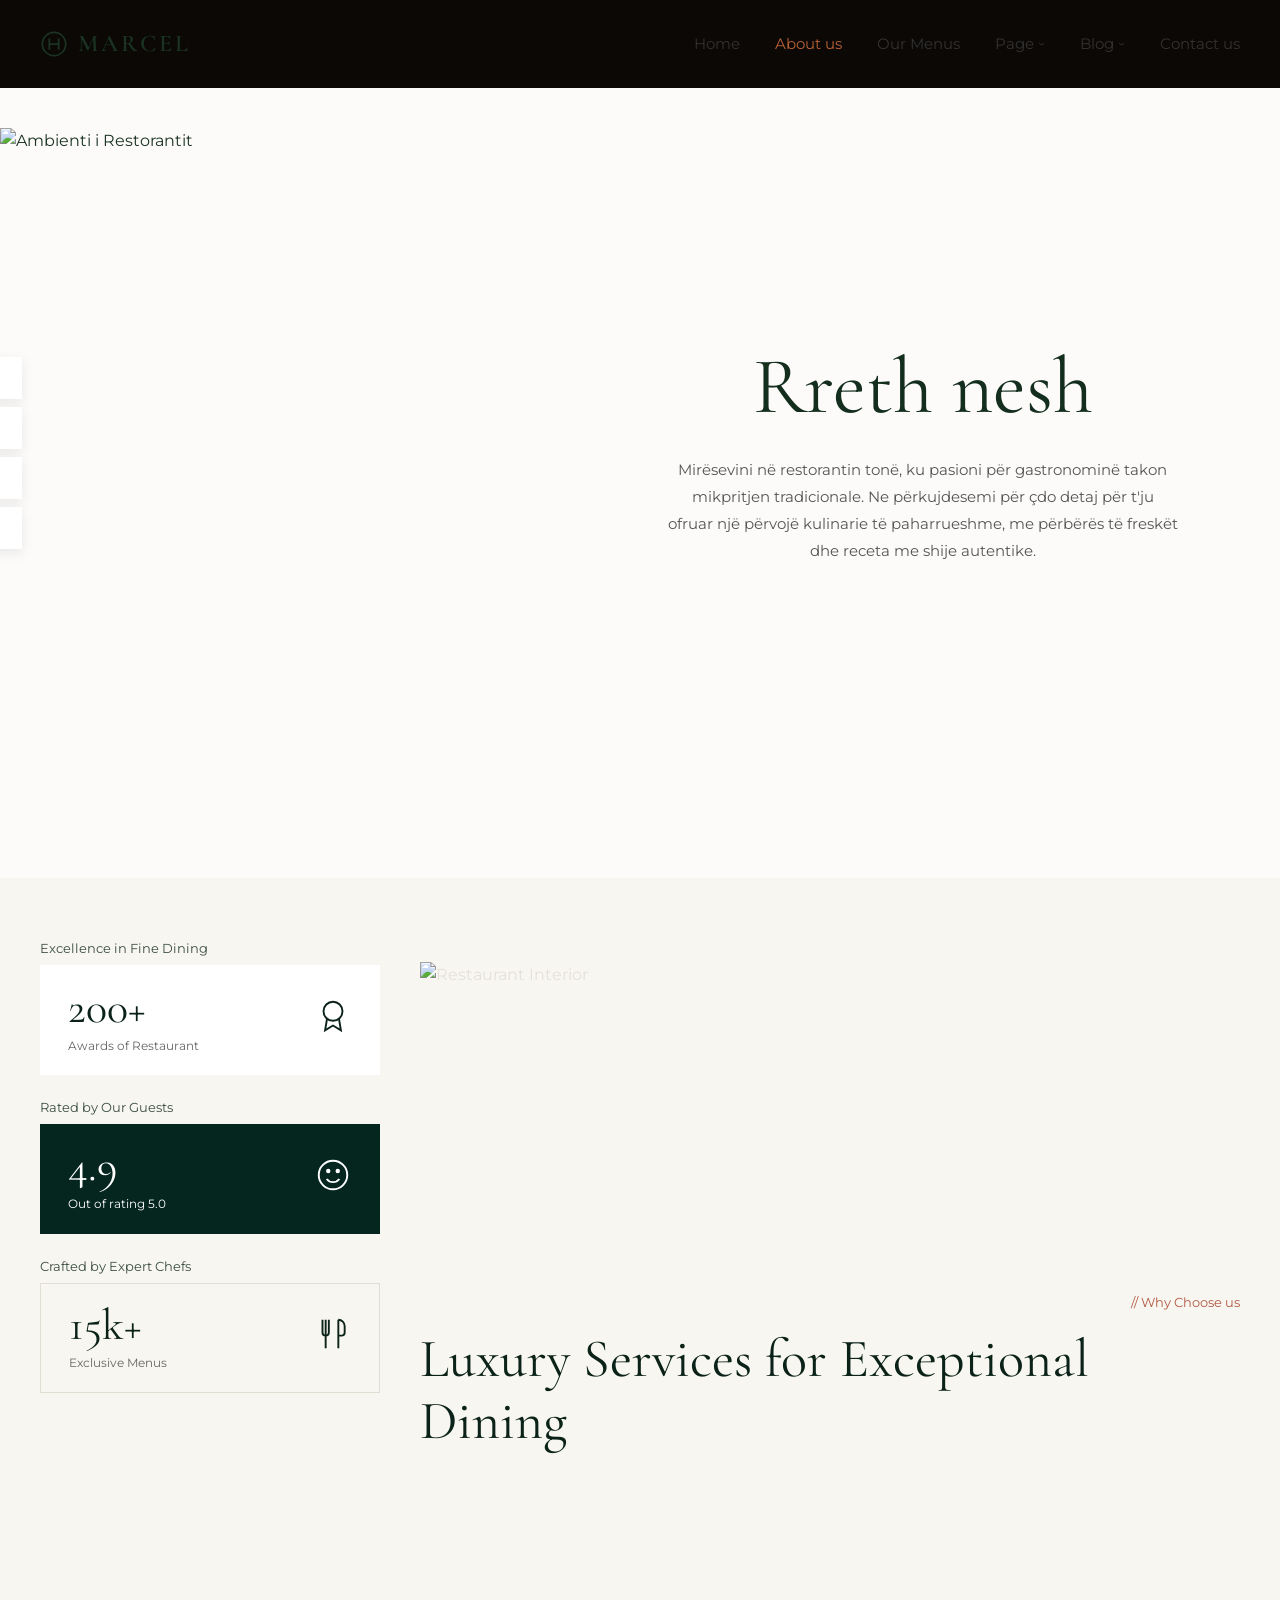
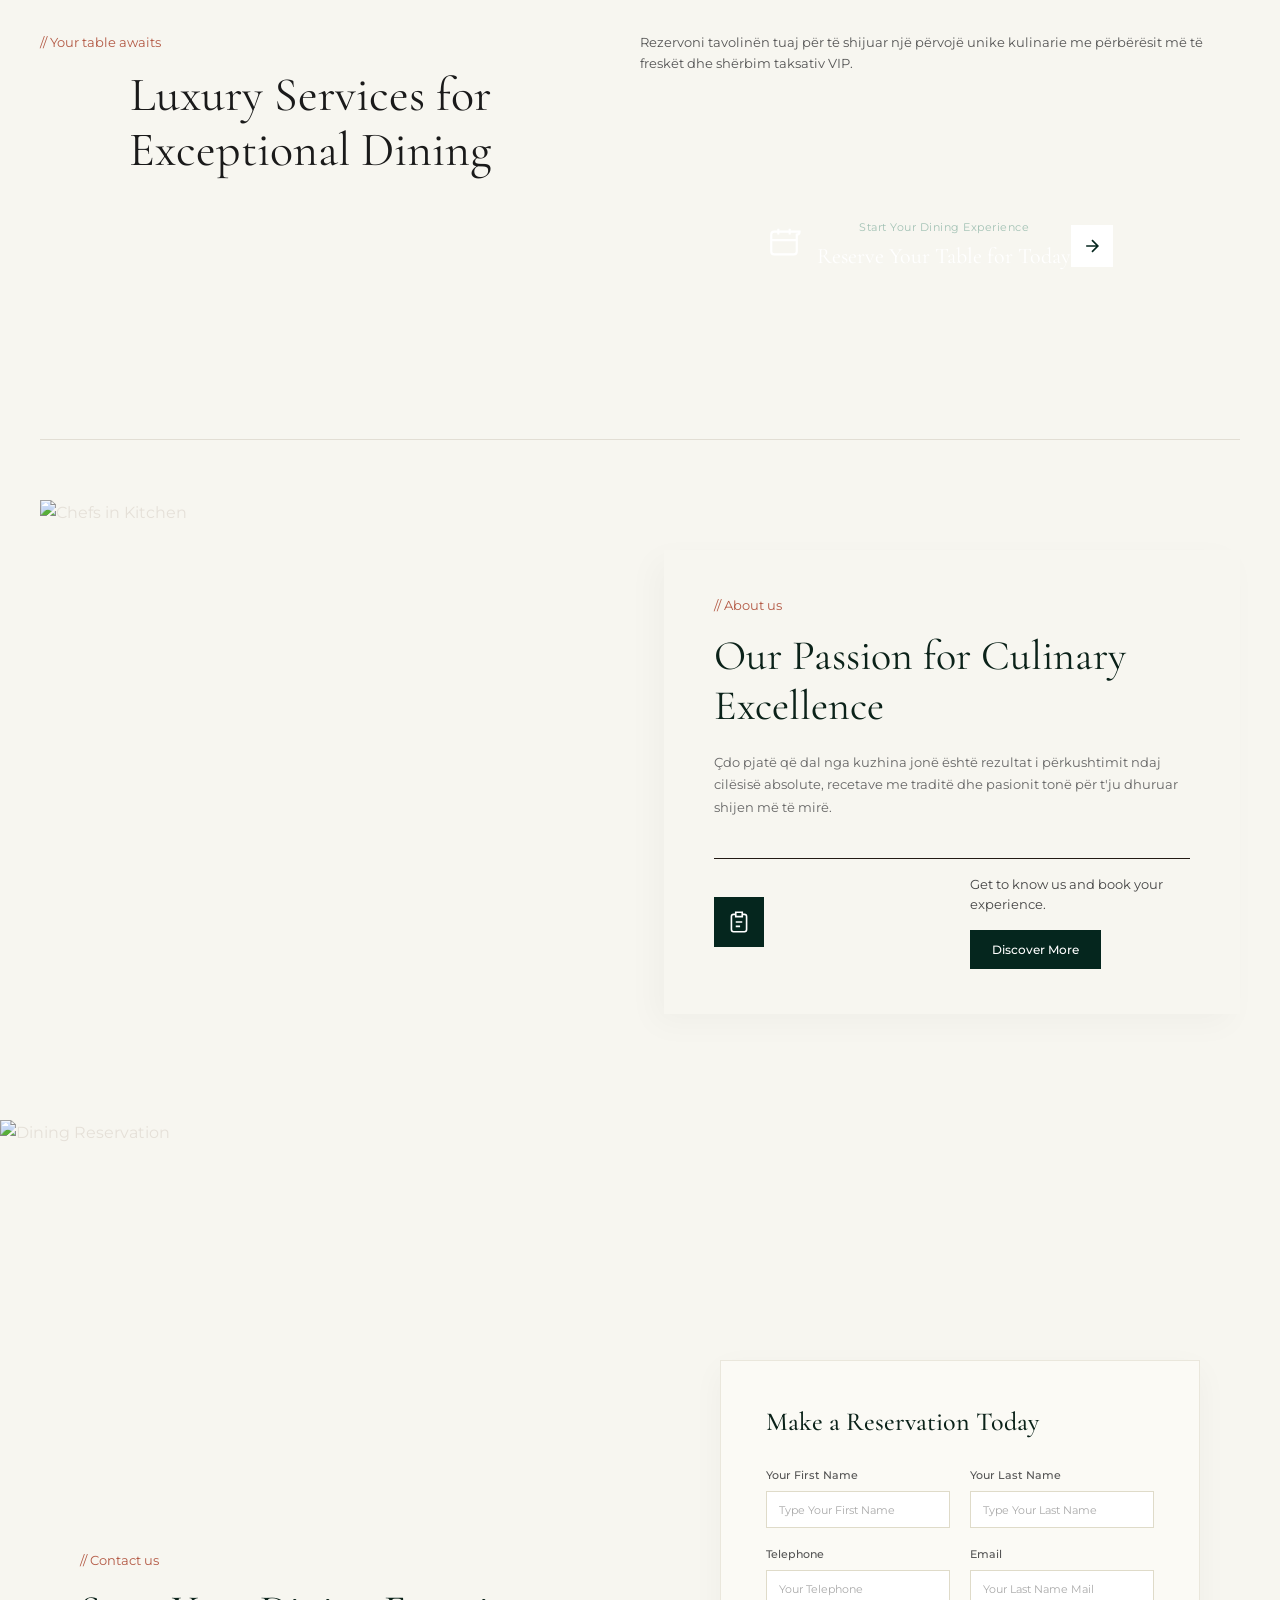
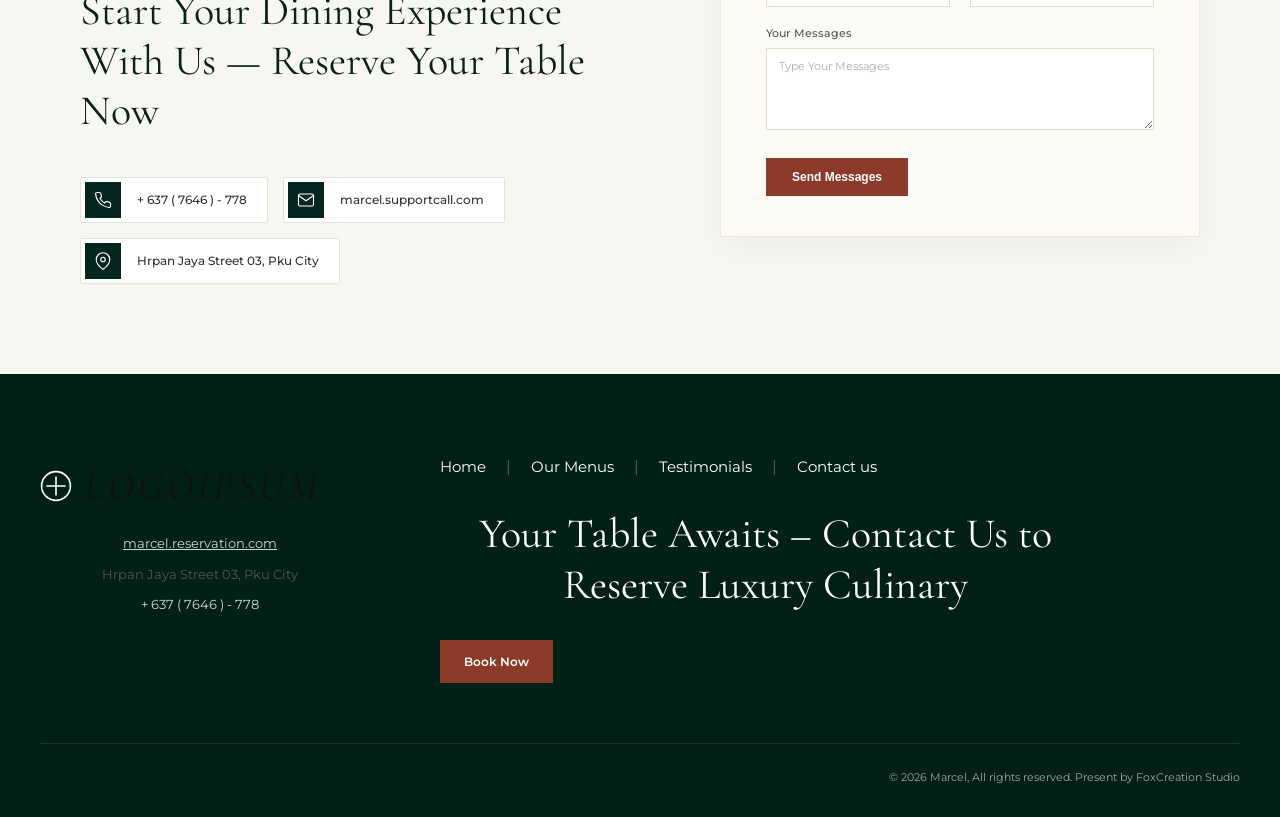
==== about.html @ c30f338e "." ====
<!DOCTYPE html>
<html lang="sq">
<head>
    <meta charset="UTF-8">
    <meta name="viewport" content="width=device-width, initial-scale=1.0">
    <title>LUMEN - Fine Dining & Lounge Bar</title>
    <link rel="stylesheet" href="style.css">
    <!-- Fonti Cormorant Garamond -->
    <link href="https://fonts.googleapis.com/css2?family=Cormorant+Garamond:wght@400;500;600;700&family=Montserrat:wght@300;400;500&display=swap" rel="stylesheet">
<link href="https://fonts.googleapis.com/css2?family=Caveat:wght@400;600&display=swap" rel="stylesheet">
</head>
<body>
    <!-- HEADER / NAVBAR -->
<header class="navbar-header">
    <div class="nav-container">
        <!-- Logo -->
        <div class="site-logo">
            <svg class="logo-icon" viewBox="0 0 24 24" fill="none" stroke="currentColor" stroke-width="1.5">
                <circle cx="12" cy="12" r="10"/>
                <path d="M8 7v10M16 7v10M8 12h8"/>
            </svg>
            <span class="logo-text">MARCEL</span>
        </div>

        <!-- Menu Navigation -->
        <nav class="main-nav">
            <ul>
                <li><a href="#">Home</a></li>
                <li><a href="#" class="active">About us</a></li>
                <li><a href="#">Our Menus</a></li>
                <li class="has-dropdown">
                    <a href="#">Page <span class="arrow">›</span></a>
                </li>
                <li class="has-dropdown">
                    <a href="#">Blog <span class="arrow">›</span></a>
                </li>
                <li><a href="#">Contact us</a></li>
            </ul>
        </nav>
    </div>
</header>

<!-- ABOUT US HERO SECTION -->
<section class="about-hero-section">
    <div class="about-hero-container">
        <!-- Ana e Majtë: Imazhi me Panelin e Socials -->
        <div class="about-image-column">
            <!-- Social Icons Floating Bar -->
            <div class="social-side-bar">
                <a href="#"><i class="fab fa-facebook-f"></i></a>
                <a href="#"><i class="fab fa-twitter"></i></a>
                <a href="#"><i class="fab fa-youtube"></i></a>
                <a href="#"><i class="fab fa-telegram-plane"></i></a>
            </div>

            <!-- Imazh Restoranti Premium -->
            <div class="waiter-image-wrap">
                <img src="https://images.unsplash.com/photo-1550966871-3ed3cdb5ed0c?q=80&w=1200" alt="Ambienti i Restorantit">
            </div>
        </div>

        <!-- Ana e Djathtë: Titulli & Teksti -->
        <div class="about-text-column">
            <h1 class="about-title">Rreth nesh</h1>
            <p class="about-description">
                Mirësevini në restorantin tonë, ku pasioni për gastronominë takon mikpritjen tradicionale. Ne përkujdesemi për çdo detaj për t'ju ofruar një përvojë kulinarie të paharrueshme, me përbërës të freskët dhe receta me shije autentike.
            </p>
        </div>
    </div>
</section>

<section class="features-stats-section">
    <div class="features-grid">
        <!-- Kolona e Majtë: 3 Kartelat -->
        <div class="stats-col">
            <!-- Kartela 1 -->
            <div class="stat-card-wrap">
                <span class="card-label">Excellence in Fine Dining</span>
                <div class="stat-card card-cream">
                    <div class="stat-info">
                        <h3 class="stat-number">200+</h3>
                        <p class="stat-title">Awards of Restaurant</p>
                    </div>
                    <div class="stat-icon">
                        <svg viewBox="0 0 24 24" fill="none" stroke="currentColor" stroke-width="1.2">
                            <path d="M12 15a6 6 0 100-12 6 6 0 000 12z"/>
                            <path d="M8.21 13.89L7 21l5-3 5 3-1.21-7.11"/>
                        </svg>
                    </div>
                </div>
            </div>

            <!-- Kartela 2 -->
            <div class="stat-card-wrap">
                <span class="card-label">Rated by Our Guests</span>
                <div class="stat-card card-dark">
                    <div class="stat-info">
                        <h3 class="stat-number">4.9</h3>
                        <p class="stat-title">Out of rating 5.0</p>
                    </div>
                    <div class="stat-icon">
                        <svg viewBox="0 0 24 24" fill="none" stroke="currentColor" stroke-width="1.2">
                            <circle cx="12" cy="12" r="9"/>
                            <path d="M8 14.5s1.5 2 4 2 4-2 4-2"/>
                            <circle cx="9" cy="9.5" r="0.8" fill="currentColor"/>
                            <circle cx="15" cy="9.5" r="0.8" fill="currentColor"/>
                        </svg>
                    </div>
                </div>
            </div>

            <!-- Kartela 3 -->
            <div class="stat-card-wrap">
                <span class="card-label">Crafted by Expert Chefs</span>
                <div class="stat-card card-bordered">
                    <div class="stat-info">
                        <h3 class="stat-number">15k+</h3>
                        <p class="stat-title">Exclusive Menus</p>
                    </div>
                    <div class="stat-icon">
                        <svg viewBox="0 0 24 24" fill="none" stroke="currentColor" stroke-width="1.2">
                            <path d="M6 3v8a2 2 0 002 2h0a2 2 0 002-2V3M8 3v18M16 3v18M16 3a4 4 0 014 4v4a2 2 0 01-2 2h-2"/>
                        </svg>
                    </div>
                </div>
            </div>
        </div>

        <!-- Kolona e Djathtë: Fotoja e Restorantit + Titulli -->
        <div class="content-col">
            <div class="banner-image-wrap">
                <img src="https://images.unsplash.com/photo-1550966871-3ed3cdb5ed0c?q=80&w=1200" alt="Restaurant Interior">
            </div>

            <div class="heading-block">
                <span class="tag-text">// Why Choose us</span>
                <h2 class="main-title">Luxury Services for Exceptional Dining</h2>
            </div>
        </div>
    </div>
</section>
<section class="reservation-about-section">
    <div class="reservation-container">
        
        <!-- Pjesa e Sipërme: Header & Reservation Banner -->
        <div class="top-header-row">
            <div class="header-left">
                <span class="sub-tag">// Your table awaits</span>
                <h2 class="section-title">Luxury Services for Exceptional Dining</h2>
            </div>
            
            <div class="header-right">
                <p class="description-text">
                    Rezervoni tavolinën tuaj për të shijuar një përvojë unike kulinarie me përbërësit më të freskët dhe shërbim taksativ VIP.
                </p>
                <a href="#reservation" class="cta-banner">
                    <div class="cta-content">
                        <div class="cta-icon">
                            <svg viewBox="0 0 24 24" fill="none" stroke="currentColor" stroke-width="1.5">
                                <path d="M19 4H5a2 2 0 00-2 2v12a2 2 0 002 2h14a2 2 0 002-2V6a2 2 0 002-2z"/>
                                <path d="M16 2v4M8 2v4M3 10h18"/>
                                <path d="M8 14h.01M12 14h.01M16 14h.01"/>
                            </svg>
                        </div>
                        <div class="cta-text">
                            <span class="cta-subtitle">Start Your Dining Experience</span>
                            <h4 class="cta-title">Reserve Your Table for Today</h4>
                        </div>
                    </div>
                    <div class="cta-arrow">
                        <svg viewBox="0 0 24 24" fill="none" stroke="currentColor" stroke-width="2">
                            <path d="M5 12h14M12 5l7 7-7 7"/>
                        </svg>
                    </div>
                </a>
            </div>
        </div>

        <hr class="section-divider">

        <!-- Pjesa e Poshtme: Imazhi i Shefit & Box-i Overlap "About Us" -->
        <div class="chef-content-grid">
            <!-- Imazhi i Shefit/Kuzhinës -->
            <div class="chef-image-wrap">
                <img src="https://images.unsplash.com/photo-1577219491135-ce391730fb2c?q=80&w=1200" alt="Chefs in Kitchen">
            </div>

            <!-- Kartela me mbivendosje (Overlap Card) -->
            <div class="about-overlap-card">
                <span class="sub-tag">// About us</span>
                <h2 class="card-main-title">Our Passion for Culinary Excellence</h2>
                <p class="card-desc">
                    Çdo pjatë që dal nga kuzhina jonë është rezultat i përkushtimit ndaj cilësisë absolute, recetave me traditë dhe pasionit tonë për t'ju dhuruar shijen më të mirë.
                </p>
                
                <div class="card-footer">
                    <div class="feature-icon-box">
                        <svg viewBox="0 0 24 24" fill="none" stroke="currentColor" stroke-width="1.5">
                            <path d="M9 5H7a2 2 0 00-2 2v12a2 2 0 002 2h10a2 2 0 002-2V7a2 2 0 00-2-2h-2"/>
                            <path d="M9 3h6v4H9zM9 12h6M9 16h4"/>
                        </svg>
                    </div>
                    <div class="footer-action">
                        <p class="footer-note">Get to know us and book your experience.</p>
                        <a href="#about" class="btn-discover">Discover More</a>
                    </div>
                </div>
            </div>
        </div>

    </div>
</section>

<section class="reservation-contact-section">
    <!-- Fotoja e Sfondit (Bani i Sipërm) -->
    <div class="reservation-hero-bg">
        <img src="https://images.unsplash.com/photo-1559339352-11d035aa65de?q=80&w=1400" alt="Dining Reservation">
    </div>

    <!-- Përmbajtja me Grid & Formën Overlap -->
    <div class="reservation-content-container">
        
        <!-- Ana e Majtë: Informacionet e Kontaktit -->
        <div class="contact-info-col">
            <span class="sub-tag">// Contact us</span>
            <h2 class="contact-title">Start Your Dining Experience With Us — Reserve Your Table Now</h2>
            
            <div class="contact-buttons-wrap">
                <!-- Telefoni -->
                <div class="info-badge">
                    <div class="badge-icon">
                        <svg viewBox="0 0 24 24" fill="none" stroke="currentColor" stroke-width="1.5">
                            <path d="M22 16.92v3a2 2 0 01-2.18 2 19.79 19.79 0 01-8.63-3.07 19.5 19.5 0 01-6-6 19.79 19.79 0 01-3.07-8.67A2 2 0 014.11 2h3a2 2 0 012 1.72 12.84 12.84 0 00.7 2.81 2 2 0 01-.45 2.11L8.09 9.91a16 16 0 006 6l1.27-1.27a2 2 0 012.11-.45 12.84 12.84 0 002.81.7A2 2 0 0122 16.92z"/>
                        </svg>
                    </div>
                    <span class="badge-text">+ 637 ( 7646 ) - 778</span>
                </div>

                <!-- Email -->
                <div class="info-badge">
                    <div class="badge-icon">
                        <svg viewBox="0 0 24 24" fill="none" stroke="currentColor" stroke-width="1.5">
                            <path d="M4 4h16c1.1 0 2 .9 2 2v12c0 1.1-.9 2-2 2H4c-1.1 0-2-.9-2-2V6c0-1.1.9-2 2-2z"/>
                            <polyline points="22,6 12,13 2,6"/>
                        </svg>
                    </div>
                    <span class="badge-text">marcel.supportcall.com</span>
                </div>

                <!-- Adresa -->
                <div class="info-badge full-width">
                    <div class="badge-icon">
                        <svg viewBox="0 0 24 24" fill="none" stroke="currentColor" stroke-width="1.5">
                            <path d="M21 10c0 7-9 13-9 13s-9-6-9-13a9 9 0 0118 0z"/>
                            <circle cx="12" cy="10" r="3"/>
                        </svg>
                    </div>
                    <span class="badge-text">Hrpan Jaya Street 03, Pku City</span>
                </div>
            </div>
        </div>

        <!-- Ana e Djathtë: Forma e Rezervimit -->
        <div class="reservation-form-card">
            <h3 class="form-title">Make a Reservation Today</h3>
            
            <form action="#" method="POST" class="booking-form">
                <div class="form-row">
                    <div class="form-group">
                        <label>Your First Name</label>
                        <input type="text" placeholder="Type Your First Name" required>
                    </div>
                    <div class="form-group">
                        <label>Your Last Name</label>
                        <input type="text" placeholder="Type Your Last Name" required>
                    </div>
                </div>

                <div class="form-row">
                    <div class="form-group">
                        <label>Telephone</label>
                        <input type="tel" placeholder="Your Telephone" required>
                    </div>
                    <div class="form-group">
                        <label>Email</label>
                        <input type="email" placeholder="Your Last Name Mail" required>
                    </div>
                </div>

                <div class="form-group">
                    <label>Your Messages</label>
                    <textarea rows="4" placeholder="Type Your Messages"></textarea>
                </div>

                <button type="submit" class="btn-submit">Send Messages</button>
            </form>
        </div>

    </div>
</section>
<!-- FOOTER SECTION -->
<footer class="site-footer">
    <div class="footer-container">
        
        <div class="footer-main-row">
            <!-- Kolona 1: Logo & Kontaktet -->
            <div class="footer-col-brand">
                <div class="footer-logo">
                    <svg width="32" height="32" viewBox="0 0 40 40" fill="none">
                        <circle cx="20" cy="20" r="18" stroke="#ffffff" stroke-width="2"/>
                        <path d="M20 8v24M8 20h24" stroke="#ffffff" stroke-width="2"/>
                    </svg>
                    <span>Logoipsum</span>
                </div>

                <div class="footer-contact-details">
                    <p class="footer-email">marcel.reservation.com</p>
                    <p class="footer-address">Hrpan Jaya Street 03, Pku City</p>
                    <p class="footer-phone">+ 637 ( 7646 ) - 778</p>
                </div>
            </div>

            <!-- Kolona 2: Navigimi & Titulli Kryesor -->
            <div class="footer-col-content">
                <nav class="footer-nav">
                    <a href="#home">Home</a>
                    <span class="nav-sep">|</span>
                    <a href="#menu">Our Menus</a>
                    <span class="nav-sep">|</span>
                    <a href="#testimonials">Testimonials</a>
                    <span class="nav-sep">|</span>
                    <a href="#contact">Contact us</a>
                </nav>

                <h2 class="footer-heading">Your Table Awaits – Contact Us to Reserve Luxury Culinary</h2>
                
                <a href="#book" class="btn-footer-cta">Book Now</a>
            </div>
        </div>

        <div class="footer-bottom-bar">
            <div class="social-icons">
                <a href="#"><i class="fab fa-facebook-f"></i></a>
                <a href="#"><i class="fab fa-twitter"></i></a>
                <a href="#"><i class="fab fa-telegram-plane"></i></a>
                <a href="#"><i class="fab fa-youtube"></i></a>
            </div>
            <p class="copyright-text">&copy; 2026 Marcel, All rights reserved. Present by FoxCreation Studio</p>
        </div>

    </div>
</footer>
</body>
</html>
---- style.css ----
/* ==========================================
   LUMEN FINE DINING - HERO & OVERLAY STYLES
   ========================================== */

:root {
    --font-cormorant: 'Cormorant Garamond', serif;
    --font-sans: 'Montserrat', sans-serif;
    --overlay-bg: #bbb295;
    --text-dark: #2b2b2b;
}

* {
    margin: 0;
    padding: 0;
    box-sizing: border-box;
}

body {
    font-family: var(--font-sans);
    overflow-x: hidden;
}

/* --- TOP HEADER --- */
.top-header {
    position: absolute;
    top: 0;
    left: 0;
    width: 100%;
    display: flex;
    justify-content: space-between;
    align-items: center;
    padding: 30px 40px;
    z-index: 100;
    color: #fff;
}

.reservation-link {
    color: #fff;
    text-decoration: underline;
    font-size: 14px;
    letter-spacing: 1px;
    text-transform: uppercase;
}

.brand-logo, .brand-logo-dark {
    font-family: var(--font-cormorant);
    font-size: 32px;
    letter-spacing: 6px;
    color: #fff;
    text-decoration: none;
    font-weight: 500;
}

.header-right {
    display: flex;
    align-items: center;
    gap: 20px;
}

.lang-switch {
    font-size: 11px;
    letter-spacing: 2px;
    font-weight: 500;
}

/* Hamburger Button */
.hamburger-btn {
    background: none;
    border: none;
    cursor: pointer;
    display: flex;
    flex-direction: column;
    gap: 5px;
    padding: 5px;
}

.hamburger-btn span {
    display: block;
    width: 24px;
    height: 1px;
    background-color: #fff;
}

/* --- HERO SLIDER --- */
.hero-section {
    position: relative;
    height: 100vh;
    width: 100%;
    display: flex;
    align-items: center;
    justify-content: center;
    overflow: hidden;
}

.hero-slider {
    position: absolute;
    top: 0; left: 0;
    width: 100%; height: 100%;
}

.slide {
    position: absolute;
    top: 0; left: 0;
    width: 100%; height: 100%;
    background-size: cover;
    background-position: center;
    opacity: 0;
    transition: opacity 1.5s ease-in-out, transform 6s ease-out;
    transform: scale(1);
}

.slide.active {
    opacity: 1;
    transform: scale(1.05);
}

.hero-overlay {
    position: absolute;
    top: 0; left: 0; right: 0; bottom: 0;
    background: rgba(0, 0, 0, 0.45);
    z-index: 1;
}

.hero-content {
    position: relative;
    z-index: 2;
    text-align: center;
    color: #fff;
}

.hero-title {
    font-family: var(--font-cormorant);
    font-size: 70px;
    font-weight: 600;
    line-height: 1.15;
    letter-spacing: 2px;
    text-transform: uppercase;
    margin-bottom: 30px;
}

/* Michelin Badge */
.badge-michelin {
    display: inline-flex;
    flex-direction: column;
    align-items: center;
    justify-content: center;
    width: 85px;
    height: 85px;
    background-color: #b31e24;
    border-radius: 50%;
    color: #fff;
    font-size: 11px;
    font-weight: 700;
    letter-spacing: 1px;
    margin: 0 auto;
}

.badge-michelin small {
    font-size: 10px;
    font-weight: 400;
}

/* --- OVERLAY MENU --- */
.menu-overlay {
    position: fixed;
    top: 0; left: 0;
    width: 100%; height: 100%;
    background-color: var(--overlay-bg);
    z-index: 1000;
    display: flex;
    flex-direction: column;
    justify-content: space-between;
    padding: 30px 40px 60px;
    opacity: 0;
    visibility: hidden;
    transition: opacity 0.4s ease, visibility 0.4s ease;
}

.menu-overlay.active {
    opacity: 1;
    visibility: visible;
}

.overlay-header {
    display: flex;
    justify-content: center;
    align-items: center;
    position: relative;
}

.close-btn {
    position: absolute;
    right: 0;
    background: none;
    border: none;
    font-size: 38px;
    color: #fff;
    cursor: pointer;
    font-weight: 300;
}

.overlay-content {
    display: flex;
    flex-direction: column;
    align-items: flex-end;
    text-align: right;
    margin-top: auto;
}

.overlay-nav {
    display: flex;
    flex-direction: column;
    gap: 12px;
    margin-bottom: 40px;
}

.overlay-nav a {
    font-family: var(--font-cormorant);
    font-size: 42px;
    color: #ffffff;
    text-decoration: none;
    font-weight: 400;
    transition: color 0.3s ease;
}

.overlay-nav a:hover {
    color: var(--text-dark);
}

.overlay-info {
    color: #ffffff;
    font-size: 13px;
    line-height: 1.8;
}

/* RESPONSIVE */
@media (max-width: 768px) {
    .hero-title {
        font-size: 38px;
    }
    .overlay-nav a {
        font-size: 28px;
    }
    .top-header {
        padding: 20px;
    }
}


/* ==========================================
   CRAFTING CULINARY MAGIC SECTION (LARGE SCALE)
   ========================================== */

.magic-section {
    background-color: #ffffff;
    padding: 120px 6% 100px;
    position: relative;
}

.magic-container {
    display: grid;
    grid-template-columns: 1fr 1.15fr;
    gap: 80px;
    align-items: start;
    max-width: 1400px; /* Rritur gjerësia e përgjithshme */
    margin: 0 auto;
}

/* ANA E MAJTË */
.magic-left {
    padding-top: 40px;
}

.title-wrap {
    position: relative;
    margin-bottom: 45px;
}

.line-decor {
    display: block;
    width: 60px; /* Line më e gjatë */
    height: 1px;
    background-color: #aaaaaa;
    margin-bottom: 30px;
}

/* Titulli më i madh dhe me hapësirë shkronjash si në foto */
.serif-heading {
    font-family: 'Cormorant Garamond', serif;
    font-size: 64px;
    letter-spacing: 6px;
    color: #111111;
    line-height: 1.05;
    font-weight: 500;
}

.gold-text {
    color: #b39359;
}

/* Teksti më i madh dhe i lexueshëm */
.section-desc {
    font-family: 'Montserrat', sans-serif;
    font-size: 15px;
    color: #555555;
    line-height: 1.9;
    margin-bottom: 28px;
    max-width: 480px;
}

.link-wrap {
    margin-top: 20px;
    margin-bottom: 80px;
}

.underline-link {
    display: inline-block;
    font-family: 'Cormorant Garamond', serif;
    font-size: 26px; /* Rritur madhësia e linkut */
    color: #111111;
    text-decoration: none;
    border-bottom: 1.5px solid #111111;
    padding-bottom: 4px;
    letter-spacing: 1px;
    transition: all 0.3s ease;
}

.underline-link:hover {
    color: #b39359;
    border-color: #b39359;
}

/* Imazhi i vogël në të majtë po ashtu më i madh */
.small-food-img {
    width: 440px;
    height: 440px;
}

.small-food-img img {
    width: 100%;
    height: 100%;
    object-fit: cover;
}

/* ANA E DJATHTË */
.magic-right {
    margin-top: -60px; /* Ngrihet lart për të krijuar efektin si në foto */
}

.large-food-img {
    width: 100%;
}

.large-food-img img {
    width: 100%;
    height: 720px; /* Imazh i madh kryesor */
    object-fit: cover;
    display: block;
}

.info-schedule-box {
    text-align: center;
    padding-top: 60px;
}

.address-txt {
    font-family: 'Montserrat', sans-serif;
    font-size: 14px;
    color: #333333;
    margin-bottom: 20px;
}

.hours-list {
    margin-bottom: 25px;
}

.hours-list p {
    font-family: 'Montserrat', sans-serif;
    font-size: 14px;
    color: #555555;
    margin-bottom: 8px;
}

.hours-list .happy-hour {
    color: #b39359;
    margin-top: 10px;
}

.text-center {
    text-align: center;
}

/* RESPONSIVE */
@media (max-width: 1024px) {
    .magic-container {
        grid-template-columns: 1fr;
        gap: 60px;
    }

    .magic-right {
        margin-top: 0;
    }

    .serif-heading {
        font-size: 48px;
    }

    .small-food-img {
        width: 100%;
        max-width: 360px;
        height: 360px;
    }

    .large-food-img img {
        height: 500px;
    }
}


/* ==========================================
   LA CARTE SECTION (CORRECT CLIP-PATH)
   ========================================== */

.lacarte-section {
    background-color: #ffffff;
    padding-top: 100px;
    position: relative;
    text-align: center;
}

.lacarte-container {
    max-width: 900px;
    margin: 0 auto;
    padding: 0 20px;
}

/* Titulli me dy vija anash */
.lacarte-title-wrap {
    display: flex;
    align-items: center;
    justify-content: center;
    gap: 30px;
    margin-bottom: 45px;
}

.side-line {
    flex: 1;
    max-width: 140px;
    height: 1px;
    background-color: #d6c5a3;
}

.lacarte-title {
    font-family: 'Cormorant Garamond', serif;
    font-size: 58px;
    letter-spacing: 8px;
    color: #111111;
    font-weight: 500;
    text-transform: uppercase;
    white-space: nowrap;
}

/* Teksti */
.lacarte-text-wrap {
    max-width: 760px;
    margin: 0 auto 50px;
}

.lacarte-desc {
    font-family: 'Montserrat', sans-serif;
    font-size: 14px;
    color: #555555;
    line-height: 1.95;
    margin-bottom: 24px;
    font-weight: 400;
}

/* Wraperi i fotos */
.lacarte-banner-wrapper {
    position: relative;
    width: 100%;
    margin-top: 20px;
}

/* Butoni i pozicionuar fiks te hapësira e bardhë mbi prerje */
.lacarte-btn-overlay {
    position: absolute;
    top: 35px;
    left: 55%;
    transform: translateX(-50%);
    z-index: 10;
}

.menu-underline-link {
    display: inline-block;
    font-family: 'Cormorant Garamond', serif;
    font-size: 24px;
    color: #111111;
    text-decoration: none;
    border-top: 1px solid #d6c5a3;
    border-bottom: 1px solid #d6c5a3;
    padding: 6px 24px;
    letter-spacing: 1.5px;
    background-color: #ffffff;
    transition: all 0.3s ease;
}

.menu-underline-link:hover {
    color: #b39359;
    border-color: #b39359;
}

/* Prerja me Clip-Path: Anë e majtë e lartë (0 0), pastaj ulet te 30% e gjerësisë (30% 120px) deri te cepi i djathtë (100% 120px) */
.lacarte-clipped-img {
    width: 80%; /* Madhësia e plotë e fotos si në dizajnin origjinal */
    margin: 0 auto 0 0; /* E lidhur nga ana e majtë */
    clip-path: polygon(0 0, 30% 0, 30% 130px, 100% 130px, 100% 100%, 0 100%);
    -webkit-clip-path: polygon(0 0, 30% 0, 30% 130px, 100% 130px, 100% 100%, 0 100%);
}

.lacarte-clipped-img img {
    width: 100%;
    height: 650px;
    object-fit: cover;
    display: block;
}

/* RESPONSIVE */
@media (max-width: 900px) {
    .lacarte-clipped-img {
        width: 100%;
        clip-path: none;
        -webkit-clip-path: none;
    }

    .lacarte-btn-overlay {
        position: relative;
        top: 0;
        left: 0;
        transform: none;
        margin-bottom: 30px;
    }

    .lacarte-clipped-img img {
        height: 400px;
    }
}

/* ==========================================
   THE CHEF'S WORDS (CARD OVERLAY APPROACH)
   ========================================== */

.chefs-section {
    background-color: #ffffff;
    padding-top: 90px;
    padding-bottom: 160px;
    position: relative;
    width: 100%;
}

/* HEADER CONTAINER */
.chefs-header-container {
    max-width: 860px;
    margin: 0 auto 70px;
    text-align: center;
    padding: 0 20px;
}

.chefs-title-wrap {
    display: flex;
    align-items: center;
    justify-content: center;
    gap: 30px;
    margin-bottom: 35px;
}

.chefs-title-wrap .side-line {
    flex: 1;
    max-width: 140px;
    height: 1px;
    background-color: #d6c5a3;
}

.chefs-title {
    font-family: 'Cormorant Garamond', serif;
    font-size: 56px;
    letter-spacing: 8px;
    color: #111111;
    font-weight: 500;
    text-transform: uppercase;
    white-space: nowrap;
}

.chefs-subtitle {
    font-family: 'Montserrat', sans-serif;
    font-size: 15px;
    color: #444444;
    line-height: 1.8;
    margin-bottom: 20px;
    font-weight: 400;
}

.chefs-subtitle .gold-text {
    color: #c0ab82;
}

.chefs-desc {
    font-family: 'Montserrat', sans-serif;
    font-size: 13px;
    color: #666666;
    line-height: 1.9;
    font-weight: 400;
}

/* STAGE CONTAINER */
.chefs-stage-wrapper {
    position: relative;
    width: 100%;
    max-width: 1350px;
    margin: 0 0 0 auto; /* E ngjitur në skajin e djathtë */
}

/* 1. Fotoja e madhe në të djathtë */
.bg-utensils-full {
    width: 68%;
    margin-left: auto;
}

.bg-utensils-full img {
    width: 100%;
    height: 520px;
    object-fit: cover;
    display: block;
}

/* 2. Karta e bardhë me dorëshkrimin që krijon "prerjen" */
.chef-white-card {
    position: absolute;
    top: -40px;
    left: 0;
    width: 42%;
    background-color: #ffffff;
    padding: 60px 50px 60px 8%;
    z-index: 3;
}

.handwriting-text {
    font-family: 'Caveat', cursive;
    font-size: 38px;
    color: #222222;
    line-height: 1.45;
    letter-spacing: 0.5px;
    font-weight: 400;
}

/* 3. Portreti vertikal i shefit */
.chef-portrait-card {
    position: absolute;
    top: 150px;
    left: 52%;
    width: 320px;
    height: 480px;
    z-index: 5;
    box-shadow: 0 15px 35px rgba(0, 0, 0, 0.18);
}

.chef-portrait-card img {
    width: 100%;
    height: 100%;
    object-fit: cover;
    display: block;
}

/* RESPONSIVE DESIGN */
@media (max-width: 1100px) {
    .chefs-stage-wrapper {
        margin: 0 auto;
    }

    .bg-utensils-full {
        width: 100%;
    }

    .chef-white-card {
        position: relative;
        top: 0;
        width: 100%;
        padding: 20px;
        text-align: center;
    }

    .chef-portrait-card {
        position: relative;
        top: 0;
        left: 50%;
        transform: translateX(-50%);
        margin-top: -60px;
        width: 85%;
        max-width: 340px;
        height: 420px;
    }
}



/* ==========================================
   1. GALLERY TRIO SECTION
   ========================================== */
.gallery-trio-section {
    width: 100%;
    padding: 60px 0 100px;
    background-color: #ffffff;
}

.gallery-trio-grid {
    max-width: 1400px;
    margin: 0 auto;
    padding: 0 40px;
    display: grid;
    grid-template-columns: repeat(3, 1fr);
    gap: 30px;
}

.gallery-item img {
    width: 100%;
    height: 480px;
    object-fit: cover;
    display: block;
}

/* ==========================================
   2. THE RESTAURANT OVERLAY BANNER SECTION
   ========================================== */
.restaurant-banner-section {
    position: relative;
    width: 100%;
    background-color: #ffffff;
    padding-top: 80px;
}

/* Kutia e errët që mbivendoset sipër fotos */
.dark-overlay-card {
    position: absolute;
    top: 0;
    left: 50%;
    transform: translateX(-50%);
    width: 90%;
    max-width: 1050px;
    background-color: #262f3a; /* Ngjyra gri në të errët/marinar */
    padding: 70px 60px;
    text-align: center;
    z-index: 5;
    box-shadow: 0 10px 30px rgba(0,0,0,0.15);
}

.restaurant-title-wrap {
    display: flex;
    align-items: center;
    justify-content: center;
    gap: 25px;
    margin-bottom: 30px;
}

.side-line-gold {
    flex: 1;
    max-width: 100px;
    height: 1px;
    background-color: #c0ab82;
}

.restaurant-title {
    font-family: 'Cormorant Garamond', serif;
    font-size: 46px;
    letter-spacing: 7px;
    color: #c0ab82;
    font-weight: 500;
    text-transform: uppercase;
}

.dark-card-desc {
    font-family: 'Montserrat', sans-serif;
    font-size: 13px;
    color: #e0e0e0;
    line-height: 2;
    max-width: 780px;
    margin: 0 auto 35px;
}

.dark-card-btn-wrap {
    display: inline-block;
}

.gold-underline-link {
    font-family: 'Cormorant Garamond', serif;
    font-size: 22px;
    color: #ffffff;
    text-decoration: none;
    border-top: 1px solid #c0ab82;
    border-bottom: 1px solid #c0ab82;
    padding: 6px 20px;
    letter-spacing: 1px;
    transition: all 0.3s ease;
}

.gold-underline-link:hover {
    color: #c0ab82;
}

/* Fotoja e restorantit me lartësi dhe padding që lejon mbulimin nga kutia */
.restaurant-full-img {
    width: 100%;
    padding-top: 240px; /* Hapësirë që fotoja të zbresë nën kutinë e errët */
}

.restaurant-full-img img {
    width: 100%;
    height: 520px;
    object-fit: cover;
    display: block;
}

/* ==========================================
   3. FOOTER SECTION
   ========================================== */
.site-footer {
    background-color: #ffffff;
    padding: 90px 20px 40px;
    text-align: center;
}

.footer-container {
    max-width: 900px;
    margin: 0 auto;
}

.footer-logo {
    font-family: 'Cormorant Garamond', serif;
    font-size: 52px;
    letter-spacing: 12px;
    color: #111111;
    font-weight: 400;
    text-transform: uppercase;
    margin-bottom: 30px;
}

.footer-divider-top,
.footer-divider-bottom {
    width: 100%;
    height: 1px;
    background-color: #e0e0e0;
    margin: 30px 0;
}

.footer-address {
    font-family: 'Montserrat', sans-serif;
    font-size: 13px;
    color: #555555;
    margin-bottom: 25px;
}

.footer-hours p {
    font-family: 'Montserrat', sans-serif;
    font-size: 13px;
    color: #555555;
    margin-bottom: 8px;
}

.footer-hours span {
    font-weight: 500;
}

.footer-socials {
    display: flex;
    justify-content: center;
    gap: 20px;
    margin-top: 25px;
}

.footer-socials a {
    color: #111111;
    font-size: 15px;
    transition: color 0.3s ease;
}

.footer-socials a:hover {
    color: #c0ab82;
}

.footer-links {
    display: flex;
    justify-content: center;
    gap: 30px;
}

.footer-links a {
    font-family: 'Montserrat', sans-serif;
    font-size: 12px;
    color: #666666;
    text-decoration: underline;
    transition: color 0.3s ease;
}

.footer-links a:hover {
    color: #111111;
}

/* RESPONSIVE DESIGN */
@media (max-width: 900px) {
    .gallery-trio-grid {
        grid-template-columns: 1fr;
    }

    .gallery-item img {
        height: 350px;
    }

    .dark-overlay-card {
        position: relative;
        top: 0;
        transform: none;
        left: 0;
        width: 100%;
        padding: 40px 20px;
    }

    .restaurant-full-img {
        padding-top: 0;
    }

    .restaurant-title {
        font-size: 32px;
    }

    .footer-links {
        flex-direction: column;
        gap: 12px;
    }
}


/* ==========================================
   ABOUT US HERO & NAVBAR
   ========================================== */

/* Prapavija Krem / Fildish */
body, .about-hero-section {
    background-color: #fcfbfa; /* Ngjyra e lehtë krem nga dizajni */
    font-family: 'Montserrat', sans-serif;
    margin: 0;
    padding: 0;
    color: #1a3322;
}

/* NAVBAR */
.navbar-header {
    width: 100%;
    padding: 25px 0;
    background-color: transparent;
}

.nav-container {
    max-width: 1400px;
    margin: 0 auto;
    padding: 0 40px;
    display: flex;
    justify-content: space-between;
    align-items: center;
}

.site-logo {
    display: flex;
    align-items: center;
    gap: 10px;
}

.logo-icon {
    width: 28px;
    height: 28px;
    stroke: #1a3322;
}

.logo-text {
    font-family: 'Cormorant Garamond', serif;
    font-size: 24px;
    letter-spacing: 3px;
    font-weight: 600;
    color: #1a3322;
}

.main-nav ul {
    display: flex;
    list-style: none;
    gap: 35px;
    margin: 0;
    padding: 0;
}

.main-nav a {
    text-decoration: none;
    font-size: 15px;
    color: #333333;
    transition: color 0.3s ease;
}

.main-nav a.active,
.main-nav a:hover {
    color: #b86235; /* Ngjyra kafe/terrakotë e përzgjedhur për linkun aktiv */
}

.has-dropdown .arrow {
    display: inline-block;
    transform: rotate(90deg);
    font-size: 14px;
    margin-left: 3px;
}

/* ABOUT HERO SECTION */
.about-hero-section {
    width: 100%;
    padding: 40px 0 100px;
}

.about-hero-container {
    max-width: 1400px;
    margin: 0 auto;
    display: flex;
    align-items: center;
    gap: 60px;
}

/* ANA E MAJTË - IMAZHI DHE SOCIALS */
.about-image-column {
    position: relative;
    width: 50%;
}

.waiter-image-wrap {
    width: 100%;
    height: 650px;
}

.waiter-image-wrap img {
    width: 100%;
    height: 100%;
    object-fit: cover;
    display: block;
}

/* PANELI I SOCIALS (KUTITË E BARDHA NË TË MAJTË) */
.social-side-bar {
    position: absolute;
    top: 50%;
    left: -20px;
    transform: translateY(-50%);
    display: flex;
    flex-direction: column;
    gap: 8px;
    z-index: 10;
}

.social-side-bar a {
    width: 42px;
    height: 42px;
    background-color: #ffffff;
    display: flex;
    align-items: center;
    justify-content: center;
    color: #1a3322;
    text-decoration: none;
    font-size: 16px;
    box-shadow: 0 4px 12px rgba(0, 0, 0, 0.08);
    transition: background-color 0.3s ease, color 0.3s ease;
}

.social-side-bar a:hover {
    background-color: #1a3322;
    color: #ffffff;
}

/* ANA E DJATHTË - TEKSTI */
.about-text-column {
    width: 50%;
    padding-right: 8%;
    text-align: center;
}

.about-title {
    font-family: 'Cormorant Garamond', serif;
    font-size: 80px;
    font-weight: 400;
    color: #142e1d; /* Ngjyrë e errët me nuancë të lehtë jeshile/zi */
    margin-bottom: 25px;
    line-height: 1.1;
}

.about-description {
    font-size: 15px;
    color: #555555;
    line-height: 1.8;
    max-width: 520px;
    margin: 0 auto;
}

/* RESPONSIVE DESIGN */
@media (max-width: 992px) {
    .nav-container {
        flex-direction: column;
        gap: 20px;
    }

    .about-hero-container {
        flex-direction: column;
        gap: 40px;
    }

    .about-image-column,
    .about-text-column {
        width: 100%;
        padding: 0 20px;
    }

    .waiter-image-wrap {
        height: 450px;
    }

    .social-side-bar {
        left: 30px;
    }

    .about-title {
        font-size: 50px;
    }
}

.features-stats-section {
    background-color: #f7f6f0;
    padding: 60px 0 100px;
    font-family: 'Montserrat', sans-serif;
}

.features-grid {
    max-width: 1280px;
    margin: 0 auto;
    padding: 0 40px;
    display: grid;
    grid-template-columns: 340px 1fr;
    gap: 40px;
    align-items: start;
}

/* KOLONA E MAJTË - KARTELAT */
.stats-col {
    display: flex;
    flex-direction: column;
    gap: 22px;
}

.stat-card-wrap {
    display: flex;
    flex-direction: column;
    gap: 6px;
}

.card-label {
    font-size: 13px;
    color: #3b4e41;
    font-weight: 400;
}

.stat-card {
    display: flex;
    justify-content: space-between;
    align-items: center;
    padding: 22px 28px;
    height: 110px;
    box-sizing: border-box;
}

/* Kartela 1 */
.card-cream {
    background-color: #ffffff;
}

/* Kartela 2 */
.card-dark {
    background-color: #05261e;
    color: #ffffff;
}

.card-dark .stat-number,
.card-dark .stat-title {
    color: #ffffff;
}

.card-dark .stat-icon svg {
    stroke: #ffffff;
}

/* Kartela 3 */
.card-bordered {
    background-color: transparent;
    border: 1px solid #e2ded4;
}

/* Tipografia e Kartelave */
.stat-number {
    font-family: 'Cormorant Garamond', serif;
    font-size: 44px;
    font-weight: 400;
    margin: 0;
    line-height: 1;
    color: #0b2219;
}

.stat-title {
    font-size: 12px;
    color: #666666;
    margin: 6px 0 0 0;
}

.stat-icon svg {
    width: 38px;
    height: 38px;
    stroke: #0b2219;
}

/* KOLONA E DJATHTË - FOTOJA DHE TEKSTI */
.content-col {
    display: flex;
    flex-direction: column;
}

.banner-image-wrap {
    width: 100%;
    height: 250px;
    margin-top: 24px;
    overflow: hidden;
}

.banner-image-wrap img {
    width: 100%;
    height: 100%;
    object-fit: cover;
    display: block;
}

.heading-block {
    margin-top: 80px;
    display: flex;
    flex-direction: column;
}

.tag-text {
    font-size: 13px;
    color: #b35944;
    align-self: flex-end; /* Pozicionon '// Why Choose us' në të djathtë */
    margin-bottom: 15px;
}

.main-title {
    font-family: 'Cormorant Garamond', serif;
    font-size: 54px;
    color: #0b2219;
    font-weight: 400;
    line-height: 1.15;
    margin: 0;
    text-align: left;
}

/* ==========================================
   RESERVATION & ABOUT US SECTION
   ========================================== */

.reservation-about-section {
    background-color: #f7f6f0;
    padding: 80px 0 100px;
    font-family: 'Montserrat', sans-serif;
}

.reservation-container {
    max-width: 1280px;
    margin: 0 auto;
    padding: 0 40px;
}

/* TOP HEADER ROW */
.top-header-row {
    display: flex;
    justify-content: space-between;
    gap: 60px;
    align-items: flex-start;
}

.header-left {
    width: 45%;
}

.sub-tag {
    font-size: 13px;
    color: #b35944;
    display: block;
    margin-bottom: 15px;
}

.section-title {
    font-family: 'Cormorant Garamond', serif;
    font-size: 48px;
    color: #0b2219;
    font-weight: 400;
    line-height: 1.15;
    margin: 0;
}

.header-right {
    width: 50%;
    display: flex;
    flex-direction: column;
    gap: 25px;
}

.description-text {
    font-size: 13px;
    color: #555555;
    line-height: 1.6;
    margin: 0;
}

/* CTA RESERVATION BANNER */
.cta-banner {
    background-color: #05261e;
    color: #ffffff;
    display: flex;
    justify-content: space-between;
    align-items: center;
    padding: 16px 24px;
    text-decoration: none;
    transition: background-color 0.3s ease;
}

.cta-banner:hover {
    background-color: #0b3a2f;
}

.cta-content {
    display: flex;
    align-items: center;
    gap: 16px;
}

.cta-icon svg {
    width: 34px;
    height: 34px;
    stroke: #ffffff;
}

.cta-subtitle {
    font-size: 11px;
    color: #a3c2b5;
    display: block;
    letter-spacing: 0.5px;
}

.cta-title {
    font-family: 'Cormorant Garamond', serif;
    font-size: 22px;
    font-weight: 400;
    margin: 2px 0 0 0;
    color: #ffffff;
}

.cta-arrow {
    background-color: #ffffff;
    width: 42px;
    height: 42px;
    display: flex;
    align-items: center;
    justify-content: center;
}

.cta-arrow svg {
    width: 20px;
    height: 20px;
    stroke: #05261e;
}

.section-divider {
    border: 0;
    height: 1px;
    background-color: #e2ded4;
    margin: 45px 0 60px 0;
}

/* CHEF & OVERLAP CARD SECTION */
.chef-content-grid {
    position: relative;
    display: flex;
    align-items: stretch;
}

.chef-image-wrap {
    width: 65%;
    height: 520px;
    overflow: hidden;
}

.chef-image-wrap img {
    width: 100%;
    height: 100%;
    object-fit: cover;
    display: block;
}

/* KARTELA QË MBIVENDOSET (OVERLAP) */
.about-overlap-card {
    position: absolute;
    right: 0;
    top: 50px;
    width: 48%;
    background-color: #f7f6f0;
    padding: 45px 50px;
    box-shadow: -10px 10px 30px rgba(0, 0, 0, 0.03);
    box-sizing: border-box;
}

.card-main-title {
    font-family: 'Cormorant Garamond', serif;
    font-size: 42px;
    color: #0b2219;
    font-weight: 400;
    line-height: 1.2;
    margin: 10px 0 20px 0;
}

.card-desc {
    font-size: 13px;
    color: #666666;
    line-height: 1.7;
    margin-bottom: 40px;
}

/* FOOTER I KARTELËS */
.card-footer {
    display: flex;
    gap: 20px;
    align-items: flex-start;
}

.feature-icon-box {
    background-color: #05261e;
    padding: 12px;
    display: flex;
    align-items: center;
    justify-content: center;
}

.feature-icon-box svg {
    width: 26px;
    height: 26px;
    stroke: #ffffff;
}

.footer-action {
    display: flex;
    flex-direction: column;
    gap: 15px;
}

.footer-note {
    font-size: 13px;
    color: #444444;
    margin: 0;
    max-width: 220px;
}

.btn-discover {
    display: inline-block;
    background-color: #05261e;
    color: #ffffff;
    padding: 10px 22px;
    font-size: 12px;
    text-decoration: none;
    font-weight: 500;
    align-self: flex-start;
    transition: background-color 0.3s ease;
}

.btn-discover:hover {
    background-color: #0b3a2f;
}

/* RESPONSIVE */
@media (max-width: 992px) {
    .top-header-row {
        flex-direction: column;
        gap: 30px;
    }
    .header-left, .header-right {
        width: 100%;
    }
    .chef-content-grid {
        flex-direction: column;
    }
    .chef-image-wrap {
        width: 100%;
        height: 350px;
    }
    .about-overlap-card {
        position: relative;
        width: 100%;
        top: 0;
        padding: 30px 20px;
    }
}


/* ==========================================
   RESERVATION & CONTACT FORM SECTION
   ========================================== */

.reservation-contact-section {
    position: relative;
    background-color: #f7f6f0;
    padding-bottom: 90px;
    font-family: 'Montserrat', sans-serif;
}

/* FOTOJA E SFONDIT SIPËR */
.reservation-hero-bg {
    width: 100%;
    height: 380px;
    overflow: hidden;
}

.reservation-hero-bg img {
    width: 100%;
    height: 100%;
    object-fit: cover;
    object-position: center 30%;
    display: block;
}

/* CONTAINER KRYESOR */
.reservation-content-container {
    max-width: 1200px;
    margin: 0 auto;
    padding: 0 40px;
    display: grid;
    grid-template-columns: 1fr 480px;
    gap: 60px;
    align-items: start;
    position: relative;
}

/* KOLONA E MAJTË - TEKSTI DHE INFO */
.contact-info-col {
    padding-top: 50px;
}

.sub-tag {
    font-size: 13px;
    color: #b35944;
    display: block;
    margin-bottom: 15px;
}

.contact-title {
    font-family: 'Cormorant Garamond', serif;
    font-size: 42px;
    color: #0b2219;
    font-weight: 400;
    line-height: 1.2;
    margin: 0 0 40px 0;
    max-width: 520px;
}

.contact-buttons-wrap {
    display: flex;
    flex-wrap: wrap;
    gap: 15px;
}

.info-badge {
    display: flex;
    align-items: center;
    background-color: #ffffff;
    border: 1px solid #e5e2d9;
    padding: 4px;
    border-radius: 2px;
}

.info-badge.full-width {
    width: fit-content;
}

.badge-icon {
    background-color: #05261e;
    width: 36px;
    height: 36px;
    display: flex;
    align-items: center;
    justify-content: center;
}

.badge-icon svg {
    width: 18px;
    height: 18px;
    stroke: #ffffff;
}

.badge-text {
    font-size: 12px;
    color: #333333;
    padding: 0 16px;
    font-weight: 500;
}

/* KOLONA E DJATHTË - FORMA E MBIVENDOSUR (OVERLAP) */
.reservation-form-card {
    background-color: #fbfaf5;
    padding: 40px 45px;
    box-shadow: 0 10px 30px rgba(0, 0, 0, 0.04);
    margin-top: -140px; /* Ngrit formën sipër fotos */
    position: relative;
    z-index: 5;
    border: 1px solid #eae7dc;
}

.form-title {
    font-family: 'Cormorant Garamond', serif;
    font-size: 26px;
    color: #0b2219;
    font-weight: 500;
    margin: 0 0 25px 0;
}

.booking-form {
    display: flex;
    flex-direction: column;
    gap: 18px;
}

.form-row {
    display: grid;
    grid-template-columns: 1fr 1fr;
    gap: 15px;
}

.form-group {
    display: flex;
    flex-direction: column;
    gap: 6px;
}

.form-group label {
    font-size: 11px;
    color: #555555;
    font-weight: 500;
}

.form-group input,
.form-group textarea {
    width: 100%;
    padding: 10px 12px;
    border: 1px solid #dfdbc9;
    background-color: #ffffff;
    font-family: 'Montserrat', sans-serif;
    font-size: 12px;
    color: #333333;
    outline: none;
    box-sizing: border-box;
}

.form-group input::placeholder,
.form-group textarea::placeholder {
    color: #aaa;
    font-size: 11px;
}

.form-group input:focus,
.form-group textarea:focus {
    border-color: #05261e;
}

.form-group textarea {
    resize: vertical;
}

.btn-submit {
    align-self: flex-start;
    background-color: #8c3b2b; /* Ngjyrë e kuqe e errët / terrakotë */
    color: #ffffff;
    border: none;
    padding: 12px 26px;
    font-size: 12px;
    font-weight: 600;
    cursor: pointer;
    margin-top: 10px;
    transition: background-color 0.3s ease;
}

.btn-submit:hover {
    background-color: #6e2d20;
}

/* RESPONSIVE DESIGN */
@media (max-width: 992px) {
    .reservation-content-container {
        grid-template-columns: 1fr;
    }

    .reservation-form-card {
        margin-top: 20px;
        width: 100%;
        box-sizing: border-box;
    }

    .contact-info-col {
        padding-top: 20px;
    }
}


/* ==========================================
   OPENING HOURS SECTION
   ========================================== */

.hours-section {
    background-color: #f7f6f0;
    padding: 80px 0 100px;
    font-family: 'Montserrat', sans-serif;
}

.hours-container {
    max-width: 1280px;
    margin: 0 auto;
    padding: 0 40px;
    display: grid;
    grid-template-columns: 420px 1fr;
    gap: 70px;
    align-items: center;
}

.hours-image-col {
    width: 100%;
    height: 560px;
    overflow: hidden;
}

.hours-image-col img {
    width: 100%;
    height: 100%;
    object-fit: cover;
    display: block;
}

.hours-content-col {
    display: flex;
    flex-direction: column;
}

.sub-tag {
    font-size: 13px;
    color: #b35944;
    display: block;
    margin-bottom: 15px;
}

.hours-title {
    font-family: 'Cormorant Garamond', serif;
    font-size: 46px;
    color: #0b2219;
    font-weight: 400;
    line-height: 1.15;
    margin: 0 0 45px 0;
}

/* Lista e Orarit me Pika Dash */
.schedule-list {
    display: flex;
    flex-direction: column;
    gap: 18px;
    margin-bottom: 50px;
}

.schedule-item {
    display: flex;
    align-items: baseline;
    font-size: 13px;
    color: #333333;
}

.schedule-item .day {
    font-weight: 500;
    min-width: 90px;
}

.schedule-item .dots {
    flex-grow: 1;
    border-bottom: 1px dashed #c0bcae;
    margin: 0 15px;
}

.schedule-item .time {
    font-weight: 500;
}

/* Banner-i i Rezervimit */
.hours-cta-banner {
    background-color: #05261e;
    color: #ffffff;
    display: flex;
    justify-content: space-between;
    align-items: center;
    padding: 20px 30px;
    font-size: 14px;
}

.btn-book-white {
    background-color: #ffffff;
    color: #05261e;
    padding: 8px 18px;
    font-size: 12px;
    font-weight: 600;
    text-decoration: none;
    transition: background-color 0.3s ease;
}

.btn-book-white:hover {
    background-color: #e5e2d9;
}

/* ==========================================
   FOOTER SECTION
   ========================================== */

.site-footer {
    background-color: #032018;
    color: #ffffff;
    padding: 80px 0 30px;
    font-family: 'Montserrat', sans-serif;
}

.footer-container {
    max-width: 1280px;
    margin: 0 auto;
    padding: 0 40px;
}

.footer-main-row {
    display: grid;
    grid-template-columns: 320px 1fr;
    gap: 80px;
    padding-bottom: 60px;
    border-bottom: 1px solid rgba(255, 255, 255, 0.1);
}

.footer-logo {
    display: flex;
    align-items: center;
    gap: 12px;
    font-family: 'Cormorant Garamond', serif;
    font-size: 26px;
    font-weight: 600;
    margin-bottom: 35px;
}

.footer-contact-details {
    display: flex;
    flex-direction: column;
    gap: 10px;
    font-size: 13px;
    color: #d0d7d3;
}

.footer-email {
    text-decoration: underline;
    margin: 0;
}

.footer-address, .footer-phone {
    margin: 0;
}

.footer-col-content {
    display: flex;
    flex-direction: column;
    align-items: flex-start;
}

.footer-nav {
    display: flex;
    align-items: center;
    gap: 20px;
    margin-bottom: 30px;
}

.footer-nav a {
    color: #ffffff;
    text-decoration: none;
    font-size: 15px;
}

.nav-sep {
    color: rgba(255, 255, 255, 0.3);
}

.footer-heading {
    font-family: 'Cormorant Garamond', serif;
    font-size: 42px;
    font-weight: 400;
    line-height: 1.2;
    margin: 0 0 30px 0;
    max-width: 650px;
    color: #ffffff;
}

.btn-footer-cta {
    background-color: #8c3b2b;
    color: #ffffff;
    padding: 12px 24px;
    font-size: 12px;
    font-weight: 600;
    text-decoration: none;
    transition: background-color 0.3s ease;
}

.btn-footer-cta:hover {
    background-color: #6e2d20;
}

/* Footer Bottom Bar */
.footer-bottom-bar {
    display: flex;
    justify-content: space-between;
    align-items: center;
    padding-top: 25px;
    font-size: 11px;
    color: rgba(255, 255, 255, 0.6);
}

.social-icons {
    display: flex;
    gap: 15px;
}

.social-icons a {
    color: #ffffff;
    text-decoration: none;
    font-size: 14px;
}

/* RESPONSIVE */
@media (max-width: 992px) {
    .hours-container,
    .footer-main-row {
        grid-template-columns: 1fr;
        gap: 40px;
    }

    .hours-image-col {
        height: 380px;
    }

    .footer-bottom-bar {
        flex-direction: column;
        gap: 15px;
        align-items: flex-start;
    }
}

/* ==========================================
   GLOBAL STYLES & BASE SETTINGS
   ========================================== */
* {
    margin: 0;
    padding: 0;
    box-sizing: border-box;
}

body {
    background-color: #f7f6f0;
    font-family: 'Montserrat', sans-serif;
    color: #333333;
    line-height: 1.6;
}

.container {
    max-width: 1200px;
    margin: 0 auto;
    padding: 0 20px;
}

/* Common Titles */
.section-tag {
    display: block;
    text-align: center;
    font-size: 11px;
    letter-spacing: 2px;
    color: #8c7b6b;
    font-weight: 600;
    margin-bottom: 10px;
}

.section-title {
    font-family: 'Cormorant Garamond', serif;
    font-size: 48px;
    color: #1a1a1a;
    font-weight: 400;
    text-align: center;
    margin-bottom: 50px;
}

.section-title.left-align {
    text-align: left;
    margin-bottom: 20px;
}

/* ==========================================
   1. HERO & NAVBAR
   ========================================== */
.menu-hero {
    position: relative;
    height: 480px;
    background: url('https://images.unsplash.com/photo-1517248135467-4c7edcad34c4?q=80&w=1600') center/cover no-repeat;
    display: flex;
    flex-direction: column;
    justify-content: space-between;
    color: #ffffff;
}

.hero-overlay {
    position: absolute;
    inset: 0;
    background: rgba(15, 10, 8, 0.65);
    z-index: 1;
}

.navbar {
    position: relative;
    z-index: 2;
    display: flex;
    justify-content: space-between;
    align-items: center;
    padding: 30px 60px;
}

.logo {
    font-family: 'Cormorant Garamond', serif;
    font-size: 32px;
    font-style: italic;
    font-weight: 500;
}

.nav-links {
    display: flex;
    list-style: none;
    gap: 30px;
}

.nav-links a {
    color: rgba(255, 255, 255, 0.85);
    text-decoration: none;
    font-size: 12px;
    letter-spacing: 1.5px;
    font-weight: 500;
    transition: color 0.3s ease;
}

.nav-links a.active,
.nav-links a:hover {
    color: #ffffff;
}

.hero-content {
    position: relative;
    z-index: 2;
    text-align: center;
    margin-bottom: 120px;
}

.hero-content h1 {
    font-family: 'Cormorant Garamond', serif;
    font-size: 64px;
    font-weight: 400;
}

.breadcrumb {
    font-size: 13px;
    color: rgba(255, 255, 255, 0.8);
    margin-top: 5px;
}

/* ==========================================
   2. MENU SELECTION
   ========================================== */
.menu-selection-section {
    padding: 100px 0;
}

.menu-grid {
    display: grid;
    grid-template-columns: 1fr 1fr;
    gap: 40px;
    margin-bottom: 40px;
}

.menu-card {
    background-color: #f1efe6;
    padding: 45px 40px;
    border-radius: 2px;
}

.category-title {
    font-family: 'Cormorant Garamond', serif;
    font-size: 34px;
    color: #1a1a1a;
    font-weight: 400;
    margin-bottom: 30px;
}

.menu-item {
    margin-bottom: 25px;
}

.menu-item:last-child {
    margin-bottom: 0;
}

.item-header {
    display: flex;
    align-items: baseline;
    font-family: 'Cormorant Garamond', serif;
    font-size: 22px;
    color: #1a1a1a;
}

.item-name {
    font-weight: 500;
}

.item-header .dots {
    flex-grow: 1;
    border-bottom: 1px dashed #cfcbbe;
    margin: 0 15px;
}

.item-price {
    font-weight: 400;
}

.item-desc {
    font-size: 12px;
    color: #777777;
    margin-top: 6px;
}

/* ==========================================
   3. GALLERY SECTION
   ========================================== */
.gallery-section {
    padding: 60px 0 100px;
}

.gallery-grid {
    display: grid;
    grid-template-columns: repeat(3, 1fr);
    gap: 20px;
}

.gallery-col {
    display: flex;
    flex-direction: column;
    gap: 20px;
}

.gallery-col img {
    width: 100%;
    object-fit: cover;
    display: block;
}

.gallery-col:nth-child(1) img:nth-child(1) { height: 260px; }
.gallery-col:nth-child(1) img:nth-child(2) { height: 320px; }

.gallery-col:nth-child(2) img:nth-child(1) { height: 340px; }
.gallery-col:nth-child(2) img:nth-child(2) { height: 240px; }

.gallery-col:nth-child(3) img:nth-child(1) { height: 260px; }
.gallery-col:nth-child(3) img:nth-child(2) { height: 320px; }

/* ==========================================
   4. FAQ SECTION
   ========================================== */
.faq-section {
    padding: 80px 0 120px;
}

.faq-container {
    display: grid;
    grid-template-columns: 380px 1fr;
    gap: 80px;
}

.faq-subtext {
    font-size: 13px;
    color: #666666;
    line-height: 1.7;
}

.faq-right {
    display: flex;
    flex-direction: column;
}

.faq-item {
    border-bottom: 1px solid #e0ddd0;
    padding: 20px 0;
}

.faq-item summary {
    list-style: none;
    display: flex;
    justify-content: space-between;
    align-items: center;
    font-size: 15px;
    color: #1a1a1a;
    font-weight: 500;
    cursor: pointer;
}

.faq-item summary::-webkit-details-marker {
    display: none;
}

.faq-item summary .icon::after {
    content: '\2303'; /* Arrow Up */
    display: inline-block;
    transform: rotate(180deg);
    font-size: 14px;
    transition: transform 0.3s;
}

.faq-item[open] summary .icon::after {
    transform: rotate(0deg);
}

.faq-answer {
    margin-top: 15px;
    font-size: 13px;
    color: #666666;
    line-height: 1.7;
}

/* ==========================================
   5. FOOTER SECTION
   ========================================== */
.culina-footer {
    background-color: #241a15;
    color: #ffffff;
    position: relative;
}

.footer-hero-cta {
    position: relative;
    padding: 100px 20px;
    background: url('https://images.unsplash.com/photo-1517248135467-4c7edcad34c4?q=80&w=1600') center/cover no-repeat;
    text-align: center;
}

.cta-content {
    position: relative;
    z-index: 2;
    max-width: 600px;
    margin: 0 auto;
}

.cta-tag {
    font-size: 10px;
    letter-spacing: 2px;
    color: rgba(255, 255, 255, 0.7);
    display: block;
    margin-bottom: 15px;
}

.cta-content h2 {
    font-family: 'Cormorant Garamond', serif;
    font-size: 46px;
    font-weight: 400;
    line-height: 1.2;
    margin-bottom: 15px;
}

.cta-content p {
    font-size: 12px;
    color: rgba(255, 255, 255, 0.8);
    margin-bottom: 30px;
}

.btn-reserve {
    display: inline-block;
    background-color: #ffffff;
    color: #1a1a1a;
    padding: 12px 28px;
    font-size: 10px;
    font-weight: 600;
    letter-spacing: 1px;
    text-decoration: none;
    transition: background-color 0.3s;
}

.btn-reserve:hover {
    background-color: #e5e0d8;
}

/* Footer Bottom Links */
.footer-bottom {
    max-width: 1200px;
    margin: 0 auto;
    padding: 80px 20px 40px;
}

.footer-brand {
    text-align: center;
    max-width: 500px;
    margin: 0 auto 60px;
}

.footer-logo {
    font-family: 'Cormorant Garamond', serif;
    font-size: 48px;
    font-style: italic;
    font-weight: 400;
    margin-bottom: 15px;
}

.footer-brand p {
    font-size: 12px;
    color: rgba(255, 255, 255, 0.6);
}

.footer-links-grid {
    display: grid;
    grid-template-columns: repeat(3, 1fr);
    text-align: center;
    padding-bottom: 60px;
    border-bottom: 1px solid rgba(255, 255, 255, 0.1);
}

.footer-col h4 {
    font-family: 'Cormorant Garamond', serif;
    font-size: 20px;
    font-weight: 400;
    margin-bottom: 20px;
}

.footer-col ul {
    list-style: none;
}

.footer-col ul li {
    margin-bottom: 10px;
}

.footer-col a {
    color: rgba(255, 255, 255, 0.7);
    text-decoration: none;
    font-size: 10px;
    letter-spacing: 1px;
}

.footer-col a:hover {
    color: #ffffff;
}

.info-line {
    font-size: 10px;
    letter-spacing: 1px;
    color: rgba(255, 255, 255, 0.7);
    margin-bottom: 10px;
}

.footer-copyright {
    display: flex;
    justify-content: space-between;
    align-items: center;
    padding-top: 30px;
    font-size: 10px;
    color: rgba(255, 255, 255, 0.5);
}

.legal-links {
    display: flex;
    gap: 20px;
}

.legal-links a {
    color: rgba(255, 255, 255, 0.5);
    text-decoration: none;
}

/* RESPONSIVE DESIGN */
@media (max-width: 992px) {
    .menu-grid, .gallery-grid, .faq-container, .footer-links-grid {
        grid-template-columns: 1fr;
    }
    .gallery-col img {
        height: 250px !important;
    }
    .footer-copyright {
        flex-direction: column;
        gap: 15px;
    }
}

/* ==========================================
   DARK LUXURY STYLES - LUMEN LOUNGE
   ========================================== */

* {
    margin: 0;
    padding: 0;
    box-sizing: border-box;
}

body {
    background-color: #0d0a08; /* Dark premium espresso/black */
    color: #e5e0d8;
    font-family: 'Montserrat', sans-serif;
    line-height: 1.6;
}

.container {
    max-width: 1200px;
    margin: 0 auto;
    padding: 0 20px;
}

/* Badges & Buttons */
.badge {
    display: inline-block;
    background-color: #5c2018; /* Dark reddish burgundy */
    color: #e5a060;
    font-size: 10px;
    letter-spacing: 2px;
    font-weight: 600;
    padding: 6px 14px;
    border-radius: 20px;
    text-transform: uppercase;
    margin-bottom: 15px;
}

.btn-gold {
    display: inline-block;
    background-color: #d88018; /* Gold/Amber Accent */
    color: #0d0a08;
    padding: 12px 26px;
    font-size: 11px;
    font-weight: 600;
    letter-spacing: 1px;
    text-decoration: none;
    border-radius: 4px;
    transition: background 0.3s ease;
}

.btn-gold:hover {
    background-color: #f09528;
}

.btn-gold-sm {
    display: inline-block;
    background-color: #d88018;
    color: #0d0a08;
    padding: 8px 16px;
    font-size: 10px;
    font-weight: 600;
    text-decoration: none;
    border-radius: 3px;
}

.link-gold {
    color: #d88018;
    text-decoration: none;
    font-size: 11px;
    font-weight: 600;
}

/* NAVBAR */
.navbar {
    display: flex;
    justify-content: space-between;
    align-items: center;
    padding: 25px 60px;
    background-color: #0d0a08;
}

.logo {
    font-family: 'Cormorant Garamond', serif;
    font-size: 32px;
    letter-spacing: 4px;
    font-weight: 600;
    color: #e5e0d8;
}

.nav-links {
    display: flex;
    list-style: none;
    gap: 30px;
}

.nav-links a {
    color: #a09a90;
    text-decoration: none;
    font-size: 12px;
    letter-spacing: 1px;
    transition: color 0.3s;
}

.nav-links a.active,
.nav-links a:hover {
    color: #ffffff;
}

/* HERO SECTION */
.hero-section {
    padding: 40px 0 80px;
}

.hero-title-top {
    font-family: 'Cormorant Garamond', serif;
    font-size: 80px;
    text-align: right;
    font-weight: 400;
    margin-bottom: -40px;
    position: relative;
    z-index: 2;
    color: #f0e6d8;
}

.hero-card {
    position: relative;
    background-color: #18120e;
    border-radius: 12px;
    overflow: hidden;
}

.hero-card img {
    width: 100%;
    height: 450px;
    object-fit: cover;
    display: block;
    opacity: 0.85;
}

.hero-title-bottom {
    font-family: 'Cormorant Garamond', serif;
    font-size: 72px;
    font-weight: 400;
    color: #f0e6d8;
    position: absolute;
    bottom: 40px;
    left: 40px;
    z-index: 3;
}

.hero-card-bottom {
    display: flex;
    justify-content: space-between;
    align-items: flex-end;
    padding: 30px 40px;
    background-color: #18120e;
}

.hero-card-action {
    display: flex;
    align-items: center;
    gap: 20px;
    max-width: 450px;
}

.hero-card-action p {
    font-size: 12px;
    color: #a09a90;
}

/* ABOUT SECTION */
.about-section {
    padding: 80px 0;
}

.about-header h2 {
    font-family: 'Cormorant Garamond', serif;
    font-size: 42px;
    font-weight: 400;
    max-width: 700px;
    margin-bottom: 40px;
}

.about-grid {
    display: grid;
    grid-template-columns: 1fr 1fr;
    gap: 50px;
}

.about-text p {
    font-size: 13px;
    color: #a09a90;
    margin-bottom: 20px;
}

.about-media {
    display: grid;
    grid-template-columns: 1fr 1.3fr;
    gap: 20px;
}

.about-media img {
    width: 100%;
    height: 100%;
    object-fit: cover;
    border-radius: 8px;
}

.video-card {
    position: relative;
}

.play-btn {
    position: absolute;
    top: 50%;
    left: 50%;
    transform: translate(-50%, -50%);
    width: 45px;
    height: 45px;
    background: rgba(240, 230, 216, 0.8);
    color: #0d0a08;
    border-radius: 50%;
    display: flex;
    justify-content: center;
    align-items: center;
    cursor: pointer;
}

/* COCKTAILS SECTION */
.cocktails-section {
    padding: 80px 0;
}

.section-center-header {
    text-align: center;
    margin-bottom: 50px;
}

.section-center-header h2 {
    font-family: 'Cormorant Garamond', serif;
    font-size: 42px;
    font-weight: 400;
}

.cocktails-grid-3 {
    display: grid;
    grid-template-columns: repeat(3, 1fr);
    gap: 30px;
    margin-bottom: 40px;
}

.cocktail-card {
    background-color: #15100c;
    border-radius: 8px;
    padding: 25px;
    border: 1px solid #221a14;
}

.cocktail-img {
    height: 220px;
    display: flex;
    justify-content: center;
    align-items: center;
    margin-bottom: 20px;
}

.cocktail-img img {
    max-height: 100%;
    object-fit: contain;
}

.cocktail-card h3 {
    font-family: 'Cormorant Garamond', serif;
    font-size: 26px;
    font-weight: 400;
    margin-bottom: 8px;
}

.cocktail-card p {
    font-size: 12px;
    color: #8a8278;
    margin-bottom: 20px;
}

.card-footer {
    display: flex;
    justify-content: space-between;
    align-items: center;
    border-top: 1px solid #221a14;
    padding-top: 15px;
}

.card-footer .price {
    font-family: 'Cormorant Garamond', serif;
    font-size: 24px;
    color: #f0e6d8;
}

.cocktails-grid-2 {
    display: grid;
    grid-template-columns: 1fr 1fr;
    gap: 30px;
}

.list-card {
    background-color: #15100c;
    border-radius: 8px;
    padding: 35px;
    border: 1px solid #221a14;
}

.list-item {
    margin-bottom: 20px;
    padding-bottom: 15px;
    border-bottom: 1px solid #221a14;
}

.list-item:last-child {
    margin-bottom: 0;
    border: none;
}

.list-item-header {
    display: flex;
    justify-content: space-between;
    margin-bottom: 5px;
}

.list-item-header h4 {
    font-family: 'Cormorant Garamond', serif;
    font-size: 22px;
    font-weight: 400;
}

.list-item-header .price {
    font-family: 'Cormorant Garamond', serif;
    font-size: 22px;
    color: #f0e6d8;
}

.list-item p {
    font-size: 11px;
    color: #8a8278;
}

/* CTA BANNER */
.cta-banner {
    position: relative;
    padding: 120px 20px;
    background: url('https://images.unsplash.com/photo-1514362545857-3bc16c4c7d1b?q=80&w=1600') center/cover no-repeat;
    text-align: center;
}

.cta-bg-overlay {
    position: absolute;
    inset: 0;
    background: rgba(13, 10, 8, 0.85);
}

.cta-banner-content {
    position: relative;
    z-index: 2;
    max-width: 600px;
    margin: 0 auto;
}

.cta-banner-content h2 {
    font-family: 'Cormorant Garamond', serif;
    font-size: 54px;
    font-weight: 400;
    margin-bottom: 15px;
}

.cta-banner-content p {
    font-size: 13px;
    color: #a09a90;
    margin-bottom: 30px;
}

/* EVENTS SECTION */
.events-section {
    padding: 100px 0;
}

.events-header {
    margin-bottom: 40px;
}

.events-header h2 {
    font-family: 'Cormorant Garamond', serif;
    font-size: 42px;
    font-weight: 400;
}

.events-grid {
    display: grid;
    grid-template-columns: 2fr 1fr;
    grid-template-rows: auto auto;
    gap: 20px;
}

.event-card {
    position: relative;
    border-radius: 8px;
    overflow: hidden;
    height: 260px;
}

.event-card img {
    width: 100%;
    height: 100%;
    object-fit: cover;
}

.event-overlay {
    position: absolute;
    inset: 0;
    background: linear-gradient(to top, rgba(0,0,0,0.9), transparent);
    padding: 25px;
    display: flex;
    flex-direction: column;
    justify-content: flex-end;
    align-items: flex-start;
}

.event-card.tall-event {
    grid-column: 2 / 3;
    grid-row: 1 / 3;
    height: 100%;
}

.event-overlay h3 {
    font-family: 'Cormorant Garamond', serif;
    font-size: 26px;
    font-weight: 400;
    margin-bottom: 5px;
}

.event-meta {
    font-size: 11px;
    color: #d88018;
    margin-bottom: 12px;
}

/* FAQ & BLOG SECTION */
.faq-blog-section {
    padding: 80px 0 120px;
}

.faq-block {
    display: grid;
    grid-template-columns: 350px 1fr;
    gap: 60px;
    margin-bottom: 100px;
}

.faq-left h2 {
    font-family: 'Cormorant Garamond', serif;
    font-size: 42px;
    font-weight: 400;
    margin-bottom: 25px;
}

.faq-accordion {
    border-bottom: 1px solid #221a14;
    padding: 18px 0;
}

.faq-accordion summary {
    list-style: none;
    display: flex;
    justify-content: space-between;
    font-size: 15px;
    cursor: pointer;
}

.faq-accordion summary::-webkit-details-marker {
    display: none;
}

.faq-accordion p {
    font-size: 12px;
    color: #8a8278;
    margin-top: 10px;
}

.blog-grid {
    display: grid;
    grid-template-columns: repeat(3, 1fr);
    gap: 25px;
}

.blog-card {
    background-color: #15100c;
    border-radius: 8px;
    overflow: hidden;
    border: 1px solid #221a14;
}

.blog-card img {
    width: 100%;
    height: 180px;
    object-fit: cover;
}

.blog-content {
    padding: 20px;
}

.blog-date {
    font-size: 10px;
    color: #d88018;
    display: block;
    margin-bottom: 8px;
}

.blog-card h4 {
    font-family: 'Cormorant Garamond', serif;
    font-size: 20px;
    font-weight: 400;
    margin-bottom: 8px;
}

.blog-card p {
    font-size: 11px;
    color: #8a8278;
}

/* FOOTER */
.footer {
    border-top: 1px solid #221a14;
    padding: 40px 0;
    text-align: center;
}

.footer-brand h3 {
    font-family: 'Cormorant Garamond', serif;
    font-size: 32px;
    letter-spacing: 3px;
    margin-bottom: 5px;
}

.footer-brand p {
    font-size: 11px;
    color: #8a8278;
    margin-bottom: 20px;
}

.footer-bottom p {
    font-size: 10px;
    color: #554e46;
}

/* RESPONSIVE DESIGN */
@media (max-width: 992px) {
    .about-grid, .cocktails-grid-3, .cocktails-grid-2, .events-grid, .faq-block, .blog-grid {
        grid-template-columns: 1fr;
    }
    .event-card.tall-event {
        grid-column: 1 / 2;
        grid-row: auto;
        height: 260px;
    }
    .hero-title-top, .hero-title-bottom {
        font-size: 48px;
    }
    .hero-card-bottom {
        flex-direction: column;
        align-items: flex-start;
        gap: 15px;
    }
}



/* ==========================================
   DARK LUXURY STYLES - LUMEN CONTACT PAGE
   ========================================== */

* {
    margin: 0;
    padding: 0;
    box-sizing: border-box;
}

body {
    background-color: #0b0806;
    color: #e5e0d8;
    font-family: 'Montserrat', sans-serif;
    line-height: 1.6;
}

.container {
    max-width: 1200px;
    margin: 0 auto;
    padding: 0 20px;
}

/* Badges & Buttons */
.badge {
    display: inline-block;
    background-color: #4a1c14;
    color: #d88018;
    font-size: 10px;
    letter-spacing: 2px;
    font-weight: 600;
    padding: 6px 14px;
    border-radius: 20px;
    text-transform: uppercase;
    margin-bottom: 15px;
}

.btn-gold {
    display: inline-block;
    background-color: #d88018;
    color: #0b0806;
    padding: 12px 26px;
    font-size: 11px;
    font-weight: 600;
    letter-spacing: 1px;
    text-decoration: none;
    border-radius: 4px;
    transition: background 0.3s ease;
    border: none;
    cursor: pointer;
}

.btn-gold:hover {
    background-color: #f09528;
}

.btn-gold-block {
    display: block;
    width: 100%;
    background-color: #d88018;
    color: #0b0806;
    padding: 16px;
    font-size: 12px;
    font-weight: 600;
    letter-spacing: 1px;
    border: none;
    border-radius: 6px;
    cursor: pointer;
    transition: background 0.3s;
    margin-top: 10px;
}

.btn-gold-block:hover {
    background-color: #f09528;
}

.btn-gold-sm {
    background-color: #d88018;
    color: #0b0806;
    padding: 10px 18px;
    font-size: 11px;
    font-weight: 600;
    border: none;
    border-radius: 4px;
    cursor: pointer;
}

/* NAVBAR */
.navbar {
    display: flex;
    justify-content: space-between;
    align-items: center;
    padding: 25px 60px;
    background-color: #0b0806;
    border-bottom: 1px solid #1a1410;
}

.logo {
    font-family: 'Cormorant Garamond', serif;
    font-size: 32px;
    letter-spacing: 4px;
    font-weight: 600;
    color: #e5e0d8;
}

.nav-links {
    display: flex;
    list-style: none;
    gap: 30px;
}

.nav-links a {
    color: #a09a90;
    text-decoration: none;
    font-size: 12px;
    letter-spacing: 1px;
    transition: color 0.3s;
}

.nav-links a.active,
.nav-links a:hover {
    color: #ffffff;
}

/* CONTACT HERO HEADER */
.contact-hero {
    position: relative;
    height: 240px;
    background: url('https://images.unsplash.com/photo-1514362545857-3bc16c4c7d1b?q=80&w=1600') center/cover no-repeat;
    display: flex;
    justify-content: center;
    align-items: center;
    text-align: center;
}

.contact-hero-overlay {
    position: absolute;
    inset: 0;
    background: rgba(11, 8, 6, 0.82);
}

.contact-hero-content {
    position: relative;
    z-index: 2;
}

.breadcrumb {
    font-size: 11px;
    letter-spacing: 3px;
    color: #d88018;
    margin-bottom: 10px;
    font-weight: 600;
}

.contact-hero-content h1 {
    font-family: 'Cormorant Garamond', serif;
    font-size: 56px;
    font-weight: 400;
    color: #f0e6d8;
}

/* MAIN CONTACT SECTION */
.contact-section {
    padding: 90px 0;
}

.contact-grid {
    display: grid;
    grid-template-columns: 1fr 1fr;
    gap: 60px;
    align-items: start;
}

/* Media Box & Floating Cards */
.contact-media-box {
    position: relative;
    border-radius: 12px;
    overflow: hidden;
}

.contact-img {
    width: 100%;
    height: 520px;
    object-fit: cover;
    display: block;
    border-radius: 12px;
}

.info-cards-wrapper {
    position: absolute;
    bottom: 20px;
    left: 20px;
    right: 20px;
    display: grid;
    grid-template-columns: 1fr 1fr;
    gap: 15px;
}

.info-card {
    background-color: #f3efe6;
    color: #110d0a;
    padding: 16px;
    border-radius: 8px;
    display: flex;
    align-items: center;
    gap: 12px;
}

.info-icon {
    font-size: 20px;
    color: #d88018;
}

.info-label {
    display: block;
    font-family: 'Cormorant Garamond', serif;
    font-size: 18px;
    font-weight: 600;
    line-height: 1.1;
}

.info-value {
    font-size: 11px;
    color: #444;
    font-weight: 500;
}

/* Form Box */
.contact-form-box h2 {
    font-family: 'Cormorant Garamond', serif;
    font-size: 42px;
    font-weight: 400;
    margin-bottom: 30px;
}

.contact-form .form-group {
    margin-bottom: 20px;
}

.contact-form label {
    display: block;
    font-size: 12px;
    color: #e5e0d8;
    margin-bottom: 8px;
}

.contact-form input,
.contact-form textarea {
    width: 100%;
    background-color: transparent;
    border: 1px solid #2a2018;
    border-radius: 6px;
    padding: 14px 16px;
    color: #ffffff;
    font-family: 'Montserrat', sans-serif;
    font-size: 13px;
    outline: none;
    transition: border-color 0.3s;
}

.contact-form input:focus,
.contact-form textarea:focus {
    border-color: #d88018;
}

.form-row {
    display: grid;
    grid-template-columns: 1fr 1fr;
    gap: 20px;
}

/* MAP SECTION */
.map-section {
    padding-bottom: 90px;
}

.map-wrapper {
    border-radius: 12px;
    overflow: hidden;
    border: 1px solid #1a1410;
}

/* FAQ SECTION */
.faq-section {
    padding: 40px 0 100px;
}

.faq-grid {
    display: grid;
    grid-template-columns: 350px 1fr;
    gap: 60px;
}

.faq-left h2 {
    font-family: 'Cormorant Garamond', serif;
    font-size: 42px;
    font-weight: 400;
    margin-bottom: 25px;
}

.faq-accordion {
    background-color: #120e0b;
    border-radius: 6px;
    margin-bottom: 12px;
    padding: 18px 24px;
    border: 1px solid #1c1612;
}

.faq-accordion summary {
    list-style: none;
    display: flex;
    justify-content: space-between;
    align-items: center;
    font-family: 'Cormorant Garamond', serif;
    font-size: 22px;
    cursor: pointer;
    color: #e5e0d8;
}

.faq-accordion summary::-webkit-details-marker {
    display: none;
}

.faq-accordion[open] {
    background-color: #d88018;
    color: #0b0806;
}

.faq-accordion[open] summary {
    color: #0b0806;
    font-weight: 600;
}

.faq-accordion p {
    font-size: 12px;
    color: #a09a90;
    margin-top: 12px;
    line-height: 1.6;
}

.faq-accordion[open] p {
    color: #1a1410;
}

/* FOOTER */
.footer {
    background-color: #070504;
    padding: 80px 0 40px;
    border-top: 1px solid #1a1410;
}

.footer-top {
    display: flex;
    justify-content: space-between;
    align-items: center;
    margin-bottom: 30px;
}

.footer-logo {
    font-family: 'Cormorant Garamond', serif;
    font-size: 40px;
    letter-spacing: 4px;
}

.tagline {
    font-size: 14px;
    color: #8a8278;
    font-family: 'Cormorant Garamond', serif;
}

.social-links {
    display: flex;
    gap: 12px;
    margin-top: 15px;
}

.social-icon {
    width: 36px;
    height: 36px;
    background-color: #d88018;
    color: #0b0806;
    border-radius: 4px;
    display: flex;
    justify-content: center;
    align-items: center;
    text-decoration: none;
    font-weight: bold;
}

.footer-divider {
    height: 1px;
    background-color: #1a1410;
    margin-bottom: 40px;
}

.footer-bottom-grid {
    display: grid;
    grid-template-columns: 1.2fr 0.8fr 1fr 1fr;
    gap: 40px;
}

.footer-col h4 {
    font-family: 'Cormorant Garamond', serif;
    font-size: 22px;
    font-weight: 400;
    margin-bottom: 20px;
    color: #f0e6d8;
}

.newsletter-col p {
    font-size: 12px;
    color: #8a8278;
    margin-bottom: 15px;
}

.newsletter-form {
    display: flex;
    background-color: #120e0b;
    border: 1px solid #2a2018;
    border-radius: 6px;
    padding: 4px;
}

.newsletter-form input {
    background: transparent;
    border: none;
    padding: 10px;
    color: #fff;
    outline: none;
    font-size: 12px;
    width: 100%;
}

.footer-links {
    list-style: none;
}

.footer-links li {
    margin-bottom: 10px;
}

.footer-links a {
    color: #8a8278;
    text-decoration: none;
    font-size: 12px;
    transition: color 0.3s;
}

.footer-links a:hover {
    color: #d88018;
}

.schedule-item, .contact-info-item {
    font-size: 12px;
    color: #8a8278;
    margin-bottom: 10px;
}

/* RESPONSIVE DESIGN */
@media (max-width: 992px) {
    .contact-grid, .faq-grid, .footer-bottom-grid {
        grid-template-columns: 1fr;
    }
    .info-cards-wrapper {
        position: relative;
        bottom: auto;
        left: auto;
        right: auto;
        margin-top: 15px;
    }
    .form-row {
        grid-template-columns: 1fr;
    }
}
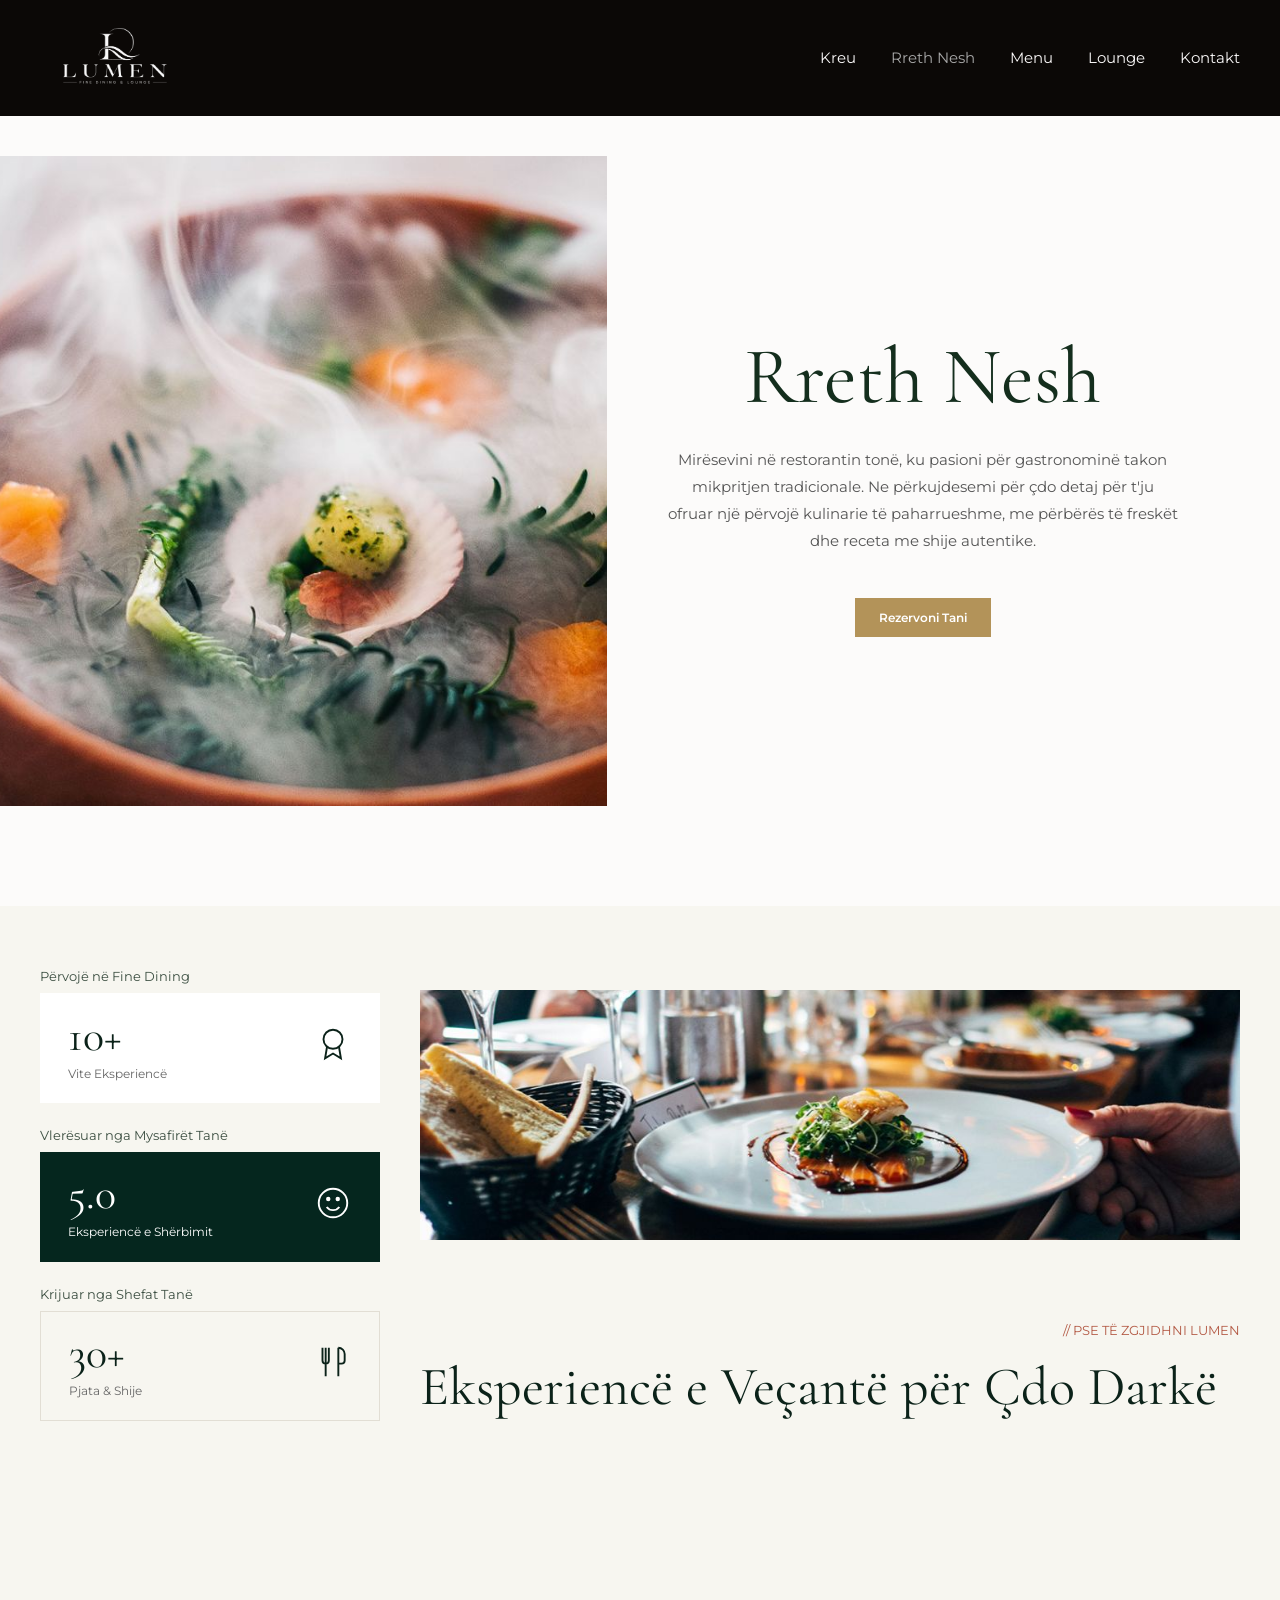
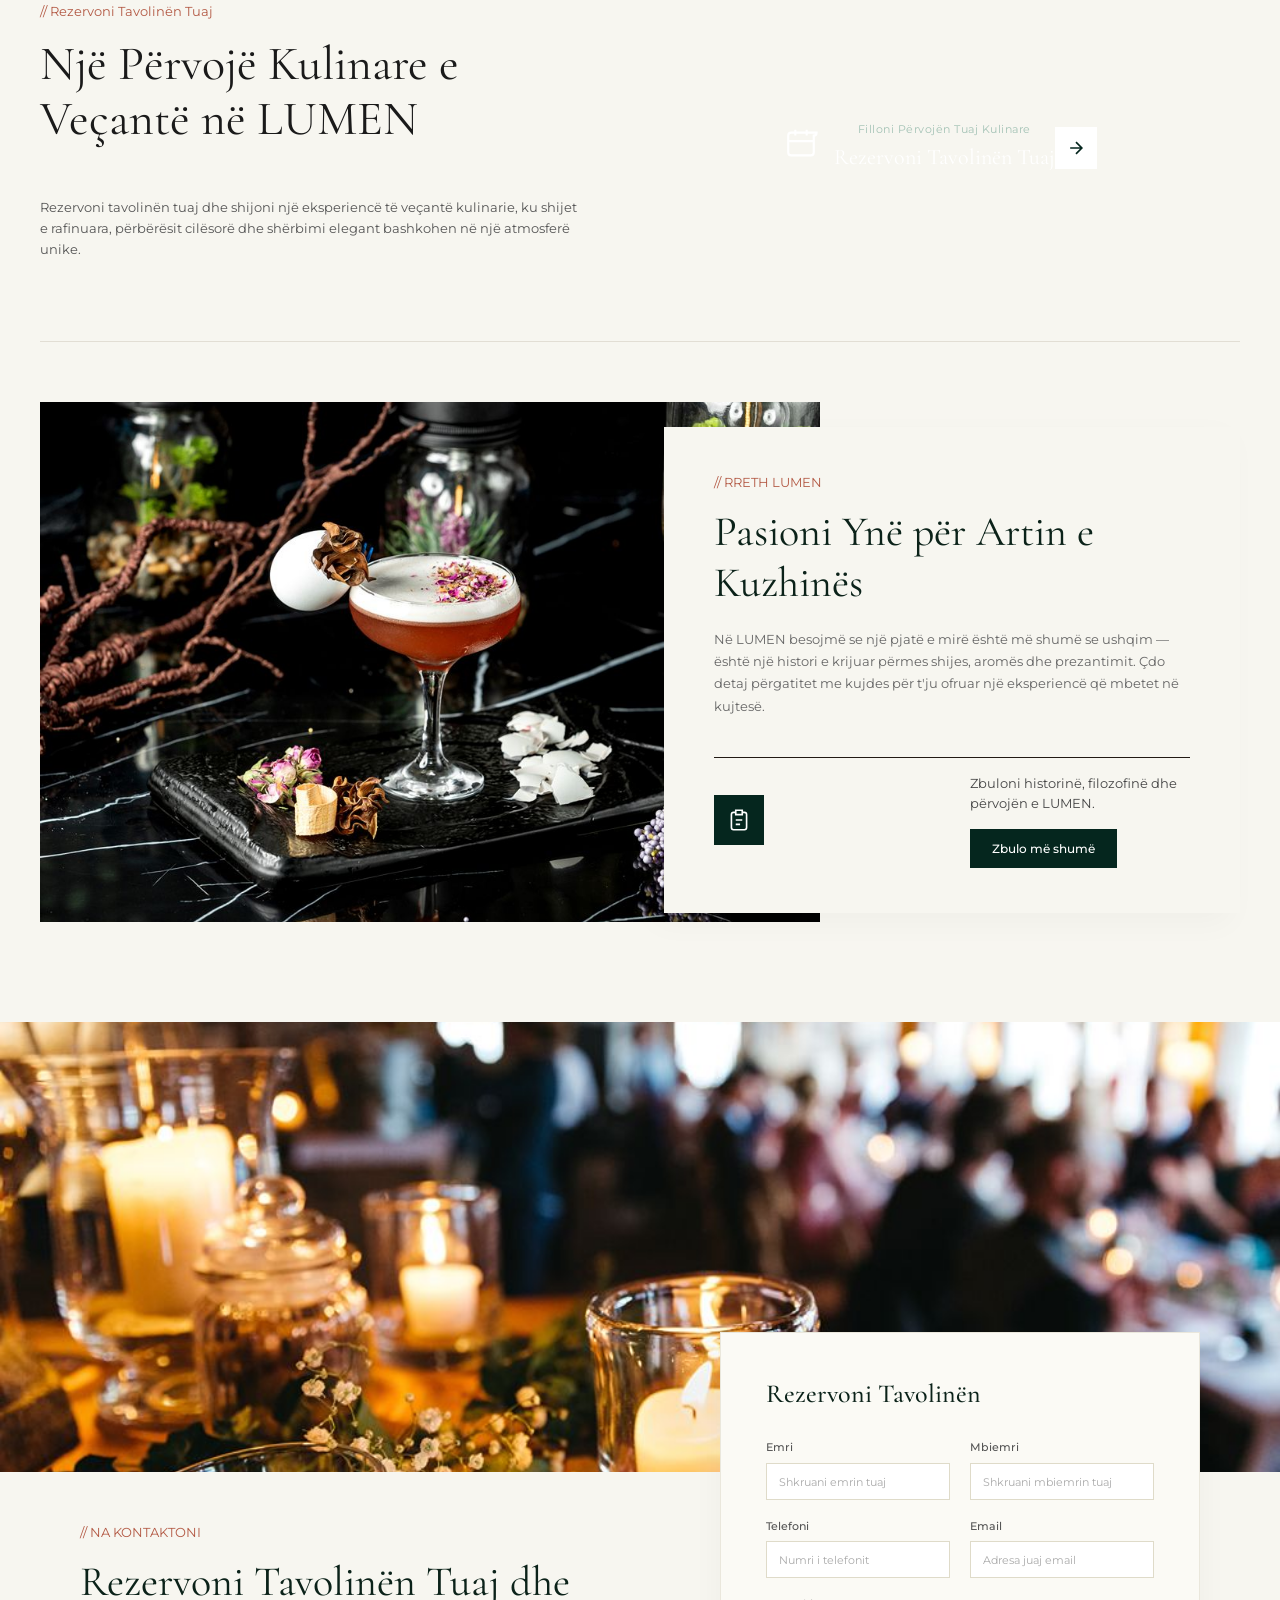
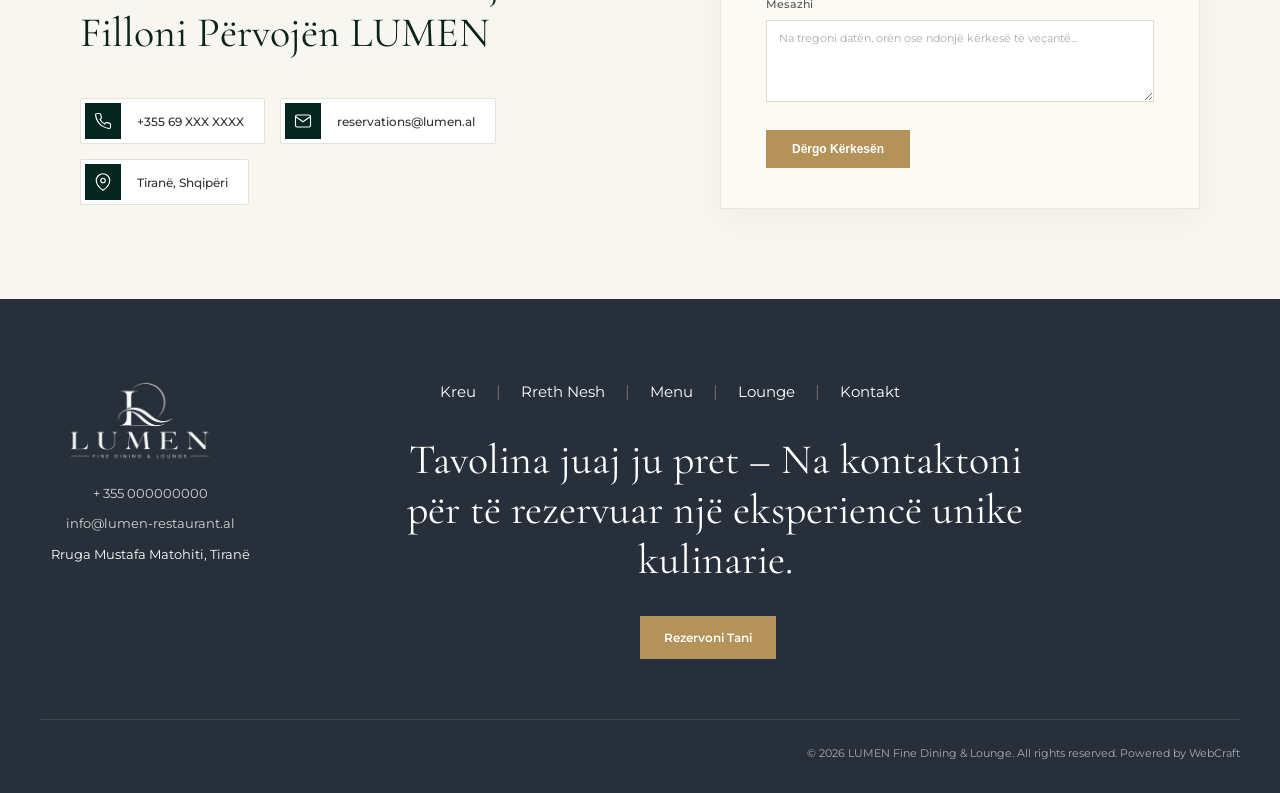
==== commit b27cb275: "." ====
--- a/about.html
+++ b/about.html
@@ -15,26 +15,19 @@
     <div class="nav-container">
         <!-- Logo -->
         <div class="site-logo">
-            <svg class="logo-icon" viewBox="0 0 24 24" fill="none" stroke="currentColor" stroke-width="1.5">
-                <circle cx="12" cy="12" r="10"/>
-                <path d="M8 7v10M16 7v10M8 12h8"/>
-            </svg>
-            <span class="logo-text">MARCEL</span>
+             <img src="image/logo7.png" width="150px" alt="LUMEN Fine Dining & Lounge">
+           
         </div>
 
         <!-- Menu Navigation -->
         <nav class="main-nav">
             <ul>
-                <li><a href="#">Home</a></li>
-                <li><a href="#" class="active">About us</a></li>
-                <li><a href="#">Our Menus</a></li>
-                <li class="has-dropdown">
-                    <a href="#">Page <span class="arrow">›</span></a>
-                </li>
-                <li class="has-dropdown">
-                    <a href="#">Blog <span class="arrow">›</span></a>
-                </li>
-                <li><a href="#">Contact us</a></li>
+                <li><a href="index.html">Kreu</a></li>
+                <li><a href="about.html" class="active">Rreth Nesh</a></li>
+                <li><a href="menu.html">Menu</a></li>
+                <li><a href="lounge.html">Lounge</a></li>
+                
+                <li><a href="contact.html">Kontakt</a></li>
             </ul>
         </nav>
     </div>
@@ -45,27 +38,25 @@
     <div class="about-hero-container">
         <!-- Ana e Majtë: Imazhi me Panelin e Socials -->
         <div class="about-image-column">
-            <!-- Social Icons Floating Bar -->
-            <div class="social-side-bar">
-                <a href="#"><i class="fab fa-facebook-f"></i></a>
-                <a href="#"><i class="fab fa-twitter"></i></a>
-                <a href="#"><i class="fab fa-youtube"></i></a>
-                <a href="#"><i class="fab fa-telegram-plane"></i></a>
-            </div>
+          
 
             <!-- Imazh Restoranti Premium -->
             <div class="waiter-image-wrap">
-                <img src="https://images.unsplash.com/photo-1550966871-3ed3cdb5ed0c?q=80&w=1200" alt="Ambienti i Restorantit">
+                <img src="image/1 (34).jpg" alt="Ambienti i Restorantit">
             </div>
         </div>
 
         <!-- Ana e Djathtë: Titulli & Teksti -->
         <div class="about-text-column">
-            <h1 class="about-title">Rreth nesh</h1>
+            <h1 class="about-title">Rreth Nesh</h1>
             <p class="about-description">
                 Mirësevini në restorantin tonë, ku pasioni për gastronominë takon mikpritjen tradicionale. Ne përkujdesemi për çdo detaj për t'ju ofruar një përvojë kulinarie të paharrueshme, me përbërës të freskët dhe receta me shije autentike.
             </p>
-        </div>
+             <div class="text-center" style="margin-top: 50px; text-align: center; justify-content: center;">
+                  <a href="#book" class="btn-footer-cta1">Rezervoni Tani</a>
+             </div>
+        </div>
+       
     </div>
 </section>
 
@@ -75,11 +66,11 @@
         <div class="stats-col">
             <!-- Kartela 1 -->
             <div class="stat-card-wrap">
-                <span class="card-label">Excellence in Fine Dining</span>
+                <span class="card-label">Përvojë në Fine Dining</span>
                 <div class="stat-card card-cream">
                     <div class="stat-info">
-                        <h3 class="stat-number">200+</h3>
-                        <p class="stat-title">Awards of Restaurant</p>
+                        <h3 class="stat-number">10+</h3>
+                        <p class="stat-title">Vite Eksperiencë</p>
                     </div>
                     <div class="stat-icon">
                         <svg viewBox="0 0 24 24" fill="none" stroke="currentColor" stroke-width="1.2">
@@ -92,11 +83,11 @@
 
             <!-- Kartela 2 -->
             <div class="stat-card-wrap">
-                <span class="card-label">Rated by Our Guests</span>
+                <span class="card-label">Vlerësuar nga Mysafirët Tanë</span>
                 <div class="stat-card card-dark">
                     <div class="stat-info">
-                        <h3 class="stat-number">4.9</h3>
-                        <p class="stat-title">Out of rating 5.0</p>
+                        <h3 class="stat-number">5.0</h3>
+                        <p class="stat-title">Eksperiencë e Shërbimit</p>
                     </div>
                     <div class="stat-icon">
                         <svg viewBox="0 0 24 24" fill="none" stroke="currentColor" stroke-width="1.2">
@@ -111,11 +102,11 @@
 
             <!-- Kartela 3 -->
             <div class="stat-card-wrap">
-                <span class="card-label">Crafted by Expert Chefs</span>
+                <span class="card-label">Krijuar nga Shefat Tanë</span>
                 <div class="stat-card card-bordered">
                     <div class="stat-info">
-                        <h3 class="stat-number">15k+</h3>
-                        <p class="stat-title">Exclusive Menus</p>
+                        <h3 class="stat-number">30+</h3>
+                        <p class="stat-title">Pjata & Shije</p>
                     </div>
                     <div class="stat-icon">
                         <svg viewBox="0 0 24 24" fill="none" stroke="currentColor" stroke-width="1.2">
@@ -129,12 +120,12 @@
         <!-- Kolona e Djathtë: Fotoja e Restorantit + Titulli -->
         <div class="content-col">
             <div class="banner-image-wrap">
-                <img src="https://images.unsplash.com/photo-1550966871-3ed3cdb5ed0c?q=80&w=1200" alt="Restaurant Interior">
+                <img src="image/1 (36).jpg" alt="Restaurant Interior">
             </div>
 
             <div class="heading-block">
-                <span class="tag-text">// Why Choose us</span>
-                <h2 class="main-title">Luxury Services for Exceptional Dining</h2>
+                <span class="tag-text">// PSE TË ZGJIDHNI LUMEN</span>
+                <h2 class="main-title">Eksperiencë e Veçantë për Çdo Darkë</h2>
             </div>
         </div>
     </div>
@@ -142,39 +133,52 @@
 <section class="reservation-about-section">
     <div class="reservation-container">
         
-        <!-- Pjesa e Sipërme: Header & Reservation Banner -->
         <div class="top-header-row">
-            <div class="header-left">
-                <span class="sub-tag">// Your table awaits</span>
-                <h2 class="section-title">Luxury Services for Exceptional Dining</h2>
-            </div>
-            
-            <div class="header-right">
-                <p class="description-text">
-                    Rezervoni tavolinën tuaj për të shijuar një përvojë unike kulinarie me përbërësit më të freskët dhe shërbim taksativ VIP.
-                </p>
-                <a href="#reservation" class="cta-banner">
-                    <div class="cta-content">
-                        <div class="cta-icon">
-                            <svg viewBox="0 0 24 24" fill="none" stroke="currentColor" stroke-width="1.5">
-                                <path d="M19 4H5a2 2 0 00-2 2v12a2 2 0 002 2h14a2 2 0 002-2V6a2 2 0 002-2z"/>
-                                <path d="M16 2v4M8 2v4M3 10h18"/>
-                                <path d="M8 14h.01M12 14h.01M16 14h.01"/>
-                            </svg>
-                        </div>
-                        <div class="cta-text">
-                            <span class="cta-subtitle">Start Your Dining Experience</span>
-                            <h4 class="cta-title">Reserve Your Table for Today</h4>
-                        </div>
-                    </div>
-                    <div class="cta-arrow">
-                        <svg viewBox="0 0 24 24" fill="none" stroke="currentColor" stroke-width="2">
-                            <path d="M5 12h14M12 5l7 7-7 7"/>
-                        </svg>
-                    </div>
-                </a>
-            </div>
-        </div>
+    <div class="header-left">
+        <span class="sub-tag">// Rezervoni Tavolinën Tuaj</span>
+        <h2 class="section-title">
+            Një Përvojë Kulinare e Veçantë në LUMEN
+        </h2>
+
+        <p class="description-text">
+            Rezervoni tavolinën tuaj dhe shijoni një eksperiencë të veçantë
+            kulinarie, ku shijet e rafinuara, përbërësit cilësorë dhe shërbimi
+            elegant bashkohen në një atmosferë unike.
+        </p>
+    </div>
+    
+    <div class="header-right">
+        
+
+        <a href="#reservation" class="cta-banner">
+            <div class="cta-content">
+                <div class="cta-icon">
+                    <svg viewBox="0 0 24 24" fill="none" stroke="currentColor" stroke-width="1.5">
+                        <path d="M19 4H5a2 2 0 00-2 2v12a2 2 0 002 2h14a2 2 0 002-2V6a2 2 0 002-2z"/>
+                        <path d="M16 2v4M8 2v4M3 10h18"/>
+                        <path d="M8 14h.01M12 14h.01M16 14h.01"/>
+                    </svg>
+                </div>
+
+                <div class="cta-text">
+                    <span class="cta-subtitle">
+                        Filloni Përvojën Tuaj Kulinare
+                    </span>
+                    <h4 class="cta-title">
+                        Rezervoni Tavolinën Tuaj
+                    </h4>
+                </div>
+            </div>
+
+            <div class="cta-arrow">
+                <svg viewBox="0 0 24 24" fill="none" stroke="currentColor" stroke-width="2">
+                    <path d="M5 12h14M12 5l7 7-7 7"/>
+                </svg>
+            </div>
+        </a>
+    </div>
+</div>
+        
 
         <hr class="section-divider">
 
@@ -182,30 +186,43 @@
         <div class="chef-content-grid">
             <!-- Imazhi i Shefit/Kuzhinës -->
             <div class="chef-image-wrap">
-                <img src="https://images.unsplash.com/photo-1577219491135-ce391730fb2c?q=80&w=1200" alt="Chefs in Kitchen">
+                <img src="image/1 (16).jpg" alt="Chefs in Kitchen">
             </div>
 
             <!-- Kartela me mbivendosje (Overlap Card) -->
-            <div class="about-overlap-card">
-                <span class="sub-tag">// About us</span>
-                <h2 class="card-main-title">Our Passion for Culinary Excellence</h2>
-                <p class="card-desc">
-                    Çdo pjatë që dal nga kuzhina jonë është rezultat i përkushtimit ndaj cilësisë absolute, recetave me traditë dhe pasionit tonë për t'ju dhuruar shijen më të mirë.
-                </p>
-                
-                <div class="card-footer">
-                    <div class="feature-icon-box">
-                        <svg viewBox="0 0 24 24" fill="none" stroke="currentColor" stroke-width="1.5">
-                            <path d="M9 5H7a2 2 0 00-2 2v12a2 2 0 002 2h10a2 2 0 002-2V7a2 2 0 00-2-2h-2"/>
-                            <path d="M9 3h6v4H9zM9 12h6M9 16h4"/>
-                        </svg>
-                    </div>
-                    <div class="footer-action">
-                        <p class="footer-note">Get to know us and book your experience.</p>
-                        <a href="#about" class="btn-discover">Discover More</a>
-                    </div>
-                </div>
-            </div>
+        <div class="about-overlap-card">
+    <span class="sub-tag">// RRETH LUMEN</span>
+
+    <h2 class="card-main-title">
+        Pasioni Ynë për Artin e Kuzhinës
+    </h2>
+
+    <p class="card-desc">
+        Në LUMEN besojmë se një pjatë e mirë është më shumë se ushqim —
+        është një histori e krijuar përmes shijes, aromës dhe prezantimit.
+        Çdo detaj përgatitet me kujdes për t'ju ofruar një eksperiencë
+        që mbetet në kujtesë.
+    </p>
+
+    <div class="card-footer">
+        <div class="feature-icon-box">
+            <svg viewBox="0 0 24 24" fill="none" stroke="currentColor" stroke-width="1.5">
+                <path d="M9 5H7a2 2 0 00-2 2v12a2 2 0 002 2h10a2 2 0 002-2V7a2 2 0 00-2-2h-2"/>
+                <path d="M9 3h6v4H9zM9 12h6M9 16h4"/>
+            </svg>
+        </div>
+
+        <div class="footer-action">
+            <p class="footer-note">
+                Zbuloni historinë, filozofinë dhe përvojën e LUMEN.
+            </p>
+
+            <a href="#about" class="btn-discover">
+                Zbulo më shumë
+            </a>
+        </div>
+    </div>
+</div>
         </div>
 
     </div>
@@ -214,7 +231,7 @@
 <section class="reservation-contact-section">
     <!-- Fotoja e Sfondit (Bani i Sipërm) -->
     <div class="reservation-hero-bg">
-        <img src="https://images.unsplash.com/photo-1559339352-11d035aa65de?q=80&w=1400" alt="Dining Reservation">
+        <img src="image/beautiful-candles-restaurant (1).jpg" alt="Dining Reservation">
     </div>
 
     <!-- Përmbajtja me Grid & Formën Overlap -->
@@ -222,119 +239,130 @@
         
         <!-- Ana e Majtë: Informacionet e Kontaktit -->
         <div class="contact-info-col">
-            <span class="sub-tag">// Contact us</span>
-            <h2 class="contact-title">Start Your Dining Experience With Us — Reserve Your Table Now</h2>
-            
-            <div class="contact-buttons-wrap">
-                <!-- Telefoni -->
-                <div class="info-badge">
-                    <div class="badge-icon">
-                        <svg viewBox="0 0 24 24" fill="none" stroke="currentColor" stroke-width="1.5">
-                            <path d="M22 16.92v3a2 2 0 01-2.18 2 19.79 19.79 0 01-8.63-3.07 19.5 19.5 0 01-6-6 19.79 19.79 0 01-3.07-8.67A2 2 0 014.11 2h3a2 2 0 012 1.72 12.84 12.84 0 00.7 2.81 2 2 0 01-.45 2.11L8.09 9.91a16 16 0 006 6l1.27-1.27a2 2 0 012.11-.45 12.84 12.84 0 002.81.7A2 2 0 0122 16.92z"/>
-                        </svg>
-                    </div>
-                    <span class="badge-text">+ 637 ( 7646 ) - 778</span>
-                </div>
-
-                <!-- Email -->
-                <div class="info-badge">
-                    <div class="badge-icon">
-                        <svg viewBox="0 0 24 24" fill="none" stroke="currentColor" stroke-width="1.5">
-                            <path d="M4 4h16c1.1 0 2 .9 2 2v12c0 1.1-.9 2-2 2H4c-1.1 0-2-.9-2-2V6c0-1.1.9-2 2-2z"/>
-                            <polyline points="22,6 12,13 2,6"/>
-                        </svg>
-                    </div>
-                    <span class="badge-text">marcel.supportcall.com</span>
-                </div>
-
-                <!-- Adresa -->
-                <div class="info-badge full-width">
-                    <div class="badge-icon">
-                        <svg viewBox="0 0 24 24" fill="none" stroke="currentColor" stroke-width="1.5">
-                            <path d="M21 10c0 7-9 13-9 13s-9-6-9-13a9 9 0 0118 0z"/>
-                            <circle cx="12" cy="10" r="3"/>
-                        </svg>
-                    </div>
-                    <span class="badge-text">Hrpan Jaya Street 03, Pku City</span>
-                </div>
-            </div>
-        </div>
+    <span class="sub-tag">// NA KONTAKTONI</span>
+
+    <h2 class="contact-title">
+        Rezervoni Tavolinën Tuaj dhe Filloni Përvojën LUMEN
+    </h2>
+    
+    <div class="contact-buttons-wrap">
+
+        <!-- Telefoni -->
+        <div class="info-badge">
+            <div class="badge-icon">
+                <svg viewBox="0 0 24 24" fill="none" stroke="currentColor" stroke-width="1.5">
+                    <path d="M22 16.92v3a2 2 0 01-2.18 2 19.79 19.79 0 01-8.63-3.07 19.5 19.5 0 01-6-6 19.79 19.79 0 01-3.07-8.67A2 2 0 014.11 2h3a2 2 0 012 1.72 12.84 12.84 0 00.7 2.81 2 2 0 01-.45 2.11L8.09 9.91a16 16 0 006 6l1.27-1.27a2 2 0 012.11-.45 12.84 12.84 0 002.81.7A2 2 0 0122 16.92z"/>
+                </svg>
+            </div>
+            <span class="badge-text">+355 69 XXX XXXX</span>
+        </div>
+
+        <!-- Email -->
+        <div class="info-badge">
+            <div class="badge-icon">
+                <svg viewBox="0 0 24 24" fill="none" stroke="currentColor" stroke-width="1.5">
+                    <path d="M4 4h16c1.1 0 2 .9 2 2v12c0 1.1-.9 2-2 2H4c-1.1 0-2-.9-2-2V6c0-1.1.9-2 2-2z"/>
+                    <polyline points="22,6 12,13 2,6"/>
+                </svg>
+            </div>
+            <span class="badge-text">reservations@lumen.al</span>
+        </div>
+
+        <!-- Adresa -->
+        <div class="info-badge full-width">
+            <div class="badge-icon">
+                <svg viewBox="0 0 24 24" fill="none" stroke="currentColor" stroke-width="1.5">
+                    <path d="M21 10c0 7-9 13-9 13s-9-6-9-13a9 9 0 0118 0z"/>
+                    <circle cx="12" cy="10" r="3"/>
+                </svg>
+            </div>
+            <span class="badge-text">Tiranë, Shqipëri</span>
+        </div>
+
+    </div>
+</div>
 
         <!-- Ana e Djathtë: Forma e Rezervimit -->
         <div class="reservation-form-card">
-            <h3 class="form-title">Make a Reservation Today</h3>
-            
-            <form action="#" method="POST" class="booking-form">
-                <div class="form-row">
-                    <div class="form-group">
-                        <label>Your First Name</label>
-                        <input type="text" placeholder="Type Your First Name" required>
-                    </div>
-                    <div class="form-group">
-                        <label>Your Last Name</label>
-                        <input type="text" placeholder="Type Your Last Name" required>
-                    </div>
-                </div>
-
-                <div class="form-row">
-                    <div class="form-group">
-                        <label>Telephone</label>
-                        <input type="tel" placeholder="Your Telephone" required>
-                    </div>
-                    <div class="form-group">
-                        <label>Email</label>
-                        <input type="email" placeholder="Your Last Name Mail" required>
-                    </div>
-                </div>
-
-                <div class="form-group">
-                    <label>Your Messages</label>
-                    <textarea rows="4" placeholder="Type Your Messages"></textarea>
-                </div>
-
-                <button type="submit" class="btn-submit">Send Messages</button>
-            </form>
-        </div>
-
+    <h3 class="form-title">Rezervoni Tavolinën</h3>
+    
+    <form action="#" method="POST" class="booking-form">
+
+        <div class="form-row">
+            <div class="form-group">
+                <label>Emri</label>
+                <input type="text" placeholder="Shkruani emrin tuaj" required>
+            </div>
+
+            <div class="form-group">
+                <label>Mbiemri</label>
+                <input type="text" placeholder="Shkruani mbiemrin tuaj" required>
+            </div>
+        </div>
+
+        <div class="form-row">
+            <div class="form-group">
+                <label>Telefoni</label>
+                <input type="tel" placeholder="Numri i telefonit" required>
+            </div>
+
+            <div class="form-group">
+                <label>Email</label>
+                <input type="email" placeholder="Adresa juaj email" required>
+            </div>
+        </div>
+
+        <div class="form-group">
+            <label>Mesazhi</label>
+            <textarea rows="4" placeholder="Na tregoni datën, orën ose ndonjë kërkesë të veçantë..."></textarea>
+        </div>
+
+        <button type="submit" class="btn-submit">
+            Dërgo Kërkesën
+        </button>
+
+    </form>
+</div>
     </div>
 </section>
+<!-- FOOTER SECTION -->
 <!-- FOOTER SECTION -->
 <footer class="site-footer">
     <div class="footer-container">
         
         <div class="footer-main-row">
             <!-- Kolona 1: Logo & Kontaktet -->
-            <div class="footer-col-brand">
-                <div class="footer-logo">
-                    <svg width="32" height="32" viewBox="0 0 40 40" fill="none">
-                        <circle cx="20" cy="20" r="18" stroke="#ffffff" stroke-width="2"/>
-                        <path d="M20 8v24M8 20h24" stroke="#ffffff" stroke-width="2"/>
-                    </svg>
-                    <span>Logoipsum</span>
-                </div>
-
-                <div class="footer-contact-details">
-                    <p class="footer-email">marcel.reservation.com</p>
-                    <p class="footer-address">Hrpan Jaya Street 03, Pku City</p>
-                    <p class="footer-phone">+ 637 ( 7646 ) - 778</p>
-                </div>
-            </div>
+         <div class="footer-col-brand">
+    <div class="footer-logo">
+        <img src="image/logo7.png" alt="Logo">
+    </div>
+
+    <div class="footer-contact-details">
+        <p class="footer-phone">+ 355 000000000</p>
+        <p class="footer-email">info@lumen-restaurant.al</p>
+       
+        
+         <p class="footer-address">Rruga Mustafa Matohiti, Tiranë</p>
+    </div>
+</div>
 
             <!-- Kolona 2: Navigimi & Titulli Kryesor -->
             <div class="footer-col-content">
                 <nav class="footer-nav">
-                    <a href="#home">Home</a>
+                    <a href="index.html">Kreu</a>
                     <span class="nav-sep">|</span>
-                    <a href="#menu">Our Menus</a>
+                    <a href="about.html">Rreth Nesh</a>
                     <span class="nav-sep">|</span>
-                    <a href="#testimonials">Testimonials</a>
+                    <a href="menu.html">Menu</a>
                     <span class="nav-sep">|</span>
-                    <a href="#contact">Contact us</a>
+                    <a href="lounge.html">Lounge</a>
+                     <span class="nav-sep">|</span>
+                    <a href="contact.html">Kontakt</a>
                 </nav>
 
-                <h2 class="footer-heading">Your Table Awaits – Contact Us to Reserve Luxury Culinary</h2>
+                <h2 class="footer-heading">Tavolina juaj ju pret – Na kontaktoni për të rezervuar një eksperiencë unike kulinarie.</h2>
                 
-                <a href="#book" class="btn-footer-cta">Book Now</a>
+                <a href="#book" class="btn-footer-cta">Rezervoni Tani</a>
             </div>
         </div>
 
@@ -345,7 +373,8 @@
                 <a href="#"><i class="fab fa-telegram-plane"></i></a>
                 <a href="#"><i class="fab fa-youtube"></i></a>
             </div>
-            <p class="copyright-text">&copy; 2026 Marcel, All rights reserved. Present by FoxCreation Studio</p>
+            <p class="copyright-text">&copy;  2026 LUMEN Fine Dining & Lounge. All rights reserved.
+Powered by WebCraft</p>
         </div>
 
     </div>
--- a/style.css
+++ b/style.css
@@ -146,7 +146,7 @@
     justify-content: center;
     width: 85px;
     height: 85px;
-    background-color: #b31e24;
+    background-color: #B39359;
     border-radius: 50%;
     color: #fff;
     font-size: 11px;
@@ -165,7 +165,7 @@
     position: fixed;
     top: 0; left: 0;
     width: 100%; height: 100%;
-    background-color: var(--overlay-bg);
+    background-color: #262F3A;
     z-index: 1000;
     display: flex;
     flex-direction: column;
@@ -224,7 +224,7 @@
 }
 
 .overlay-nav a:hover {
-    color: var(--text-dark);
+    color: #a0a0a0;
 }
 
 .overlay-info {
@@ -337,7 +337,7 @@
 }
 
 .small-food-img img {
-    width: 100%;
+    width: 150%;
     height: 100%;
     object-fit: cover;
 }
@@ -360,7 +360,7 @@
 
 .info-schedule-box {
     text-align: center;
-    padding-top: 60px;
+    padding-top: 200px;
 }
 
 .address-txt {
@@ -423,7 +423,7 @@
 
 .lacarte-section {
     background-color: #ffffff;
-    padding-top: 100px;
+  
     position: relative;
     text-align: center;
 }
@@ -606,7 +606,7 @@
 
 .chefs-desc {
     font-family: 'Montserrat', sans-serif;
-    font-size: 13px;
+    font-size: 15px;
     color: #666666;
     line-height: 1.9;
     font-weight: 400;
@@ -661,6 +661,7 @@
     width: 320px;
     height: 480px;
     z-index: 5;
+      margin-left: 270px;
     box-shadow: 0 15px 35px rgba(0, 0, 0, 0.18);
 }
 
@@ -669,6 +670,7 @@
     height: 100%;
     object-fit: cover;
     display: block;
+  
 }
 
 /* RESPONSIVE DESIGN */
@@ -854,7 +856,7 @@
 .footer-address {
     font-family: 'Montserrat', sans-serif;
     font-size: 13px;
-    color: #555555;
+    color: #fffdfd;
     margin-bottom: 25px;
 }
 
@@ -956,6 +958,7 @@
     width: 100%;
     padding: 25px 0;
     background-color: transparent;
+      background-color: #0b0806;
 }
 
 .nav-container {
@@ -990,6 +993,7 @@
 .main-nav ul {
     display: flex;
     list-style: none;
+    color: #ffffff !important;
     gap: 35px;
     margin: 0;
     padding: 0;
@@ -998,13 +1002,13 @@
 .main-nav a {
     text-decoration: none;
     font-size: 15px;
-    color: #333333;
+    color: #fbf9f9;
     transition: color 0.3s ease;
 }
 
 .main-nav a.active,
 .main-nav a:hover {
-    color: #b86235; /* Ngjyra kafe/terrakotë e përzgjedhur për linkun aktiv */
+    color: #a8a8a8; /* Ngjyra kafe/terrakotë e përzgjedhur për linkun aktiv */
 }
 
 .has-dropdown .arrow {
@@ -1046,36 +1050,7 @@
     display: block;
 }
 
-/* PANELI I SOCIALS (KUTITË E BARDHA NË TË MAJTË) */
-.social-side-bar {
-    position: absolute;
-    top: 50%;
-    left: -20px;
-    transform: translateY(-50%);
-    display: flex;
-    flex-direction: column;
-    gap: 8px;
-    z-index: 10;
-}
-
-.social-side-bar a {
-    width: 42px;
-    height: 42px;
-    background-color: #ffffff;
-    display: flex;
-    align-items: center;
-    justify-content: center;
-    color: #1a3322;
-    text-decoration: none;
-    font-size: 16px;
-    box-shadow: 0 4px 12px rgba(0, 0, 0, 0.08);
-    transition: background-color 0.3s ease, color 0.3s ease;
-}
-
-.social-side-bar a:hover {
-    background-color: #1a3322;
-    color: #ffffff;
-}
+
 
 /* ANA E DJATHTË - TEKSTI */
 .about-text-column {
@@ -1414,7 +1389,7 @@
 .about-overlap-card {
     position: absolute;
     right: 0;
-    top: 50px;
+    top: 25px;
     width: 48%;
     background-color: #f7f6f0;
     padding: 45px 50px;
@@ -1527,7 +1502,7 @@
 /* FOTOJA E SFONDIT SIPËR */
 .reservation-hero-bg {
     width: 100%;
-    height: 380px;
+    height: 450px;
     overflow: hidden;
 }
 
@@ -1535,7 +1510,7 @@
     width: 100%;
     height: 100%;
     object-fit: cover;
-    object-position: center 30%;
+    object-position: top 30%;
     display: block;
 }
 
@@ -1687,7 +1662,7 @@
 
 .btn-submit {
     align-self: flex-start;
-    background-color: #8c3b2b; /* Ngjyrë e kuqe e errët / terrakotë */
+    background-color: #B39359; /* Ngjyrë e kuqe e errët / terrakotë */
     color: #ffffff;
     border: none;
     padding: 12px 26px;
@@ -1834,7 +1809,7 @@
    ========================================== */
 
 .site-footer {
-    background-color: #032018;
+    background-color: #262F3A;
     color: #ffffff;
     padding: 80px 0 30px;
     font-family: 'Montserrat', sans-serif;
@@ -1870,10 +1845,11 @@
     gap: 10px;
     font-size: 13px;
     color: #d0d7d3;
+    margin-left: -100px;
 }
 
 .footer-email {
-    text-decoration: underline;
+    
     margin: 0;
 }
 
@@ -1912,19 +1888,36 @@
     margin: 0 0 30px 0;
     max-width: 650px;
     color: #ffffff;
+    margin-left: -50px;
 }
 
 .btn-footer-cta {
-    background-color: #8c3b2b;
+    background-color: #B39359;
     color: #ffffff;
     padding: 12px 24px;
     font-size: 12px;
     font-weight: 600;
     text-decoration: none;
     transition: background-color 0.3s ease;
+    margin-left: 200px;
 }
 
 .btn-footer-cta:hover {
+    background-color: #6e2d20;
+}
+
+.btn-footer-cta1 {
+    background-color: #B39359;
+    color: #ffffff;
+    padding: 12px 24px;
+    font-size: 12px;
+    font-weight: 600;
+    text-decoration: none;
+    transition: background-color 0.3s ease;
+   
+}
+
+.btn-footer-cta1:hover {
     background-color: #6e2d20;
 }
 
@@ -1971,7 +1964,7 @@
 /* ==========================================
    GLOBAL STYLES & BASE SETTINGS
    ========================================== */
-* {
+/* * {
     margin: 0;
     padding: 0;
     box-sizing: border-box;
@@ -1988,7 +1981,7 @@
     max-width: 1200px;
     margin: 0 auto;
     padding: 0 20px;
-}
+} */
 
 /* Common Titles */
 .section-tag {
@@ -2008,10 +2001,11 @@
     font-weight: 400;
     text-align: center;
     margin-bottom: 50px;
+    text-align: left;
 }
 
 .section-title.left-align {
-    text-align: left;
+
     margin-bottom: 20px;
 }
 
@@ -2075,7 +2069,7 @@
     position: relative;
     z-index: 2;
     text-align: center;
-    margin-bottom: 120px;
+   margin-top: 100px;
 }
 
 .hero-content h1 {
@@ -2416,14 +2410,14 @@
    DARK LUXURY STYLES - LUMEN LOUNGE
    ========================================== */
 
-* {
+/* * {
     margin: 0;
     padding: 0;
     box-sizing: border-box;
 }
 
 body {
-    background-color: #0d0a08; /* Dark premium espresso/black */
+    background-color: #0d0a08; 
     color: #e5e0d8;
     font-family: 'Montserrat', sans-serif;
     line-height: 1.6;
@@ -2433,13 +2427,13 @@
     max-width: 1200px;
     margin: 0 auto;
     padding: 0 20px;
-}
+} */
 
 /* Badges & Buttons */
 .badge {
     display: inline-block;
-    background-color: #5c2018; /* Dark reddish burgundy */
-    color: #e5a060;
+    background-color: #b3935980; /* Dark reddish burgundy */
+    color: #faf2eb;
     font-size: 10px;
     letter-spacing: 2px;
     font-weight: 600;
@@ -2451,8 +2445,8 @@
 
 .btn-gold {
     display: inline-block;
-    background-color: #d88018; /* Gold/Amber Accent */
-    color: #0d0a08;
+    background-color: #B39359; /* Gold/Amber Accent */
+    color: #f6f3f1;
     padding: 12px 26px;
     font-size: 11px;
     font-weight: 600;
@@ -2463,12 +2457,12 @@
 }
 
 .btn-gold:hover {
-    background-color: #f09528;
+    background-color: #B39359;
 }
 
 .btn-gold-sm {
     display: inline-block;
-    background-color: #d88018;
+    background-color: #B39359;
     color: #0d0a08;
     padding: 8px 16px;
     font-size: 10px;
@@ -2478,7 +2472,7 @@
 }
 
 .link-gold {
-    color: #d88018;
+    color: #B39359;
     text-decoration: none;
     font-size: 11px;
     font-weight: 600;
@@ -2664,10 +2658,10 @@
 }
 
 .cocktail-card {
-    background-color: #15100c;
+    background-color: #262F3A;
     border-radius: 8px;
     padding: 25px;
-    border: 1px solid #221a14;
+    border: 1px solid #262F3A;
 }
 
 .cocktail-img {
@@ -2717,10 +2711,10 @@
 }
 
 .list-card {
-    background-color: #15100c;
+    background-color: #262F3A;
     border-radius: 8px;
     padding: 35px;
-    border: 1px solid #221a14;
+    border: 1px solid#262F3A;
 }
 
 .list-item {
@@ -2852,7 +2846,7 @@
 
 .event-meta {
     font-size: 11px;
-    color: #d88018;
+    color: #B39359;
     margin-bottom: 12px;
 }
 
@@ -2923,7 +2917,7 @@
 
 .blog-date {
     font-size: 10px;
-    color: #d88018;
+    color: #B39359;
     display: block;
     margin-bottom: 8px;
 }
@@ -3011,23 +3005,12 @@
 }
 
 /* Badges & Buttons */
-.badge {
-    display: inline-block;
-    background-color: #4a1c14;
-    color: #d88018;
-    font-size: 10px;
-    letter-spacing: 2px;
-    font-weight: 600;
-    padding: 6px 14px;
-    border-radius: 20px;
-    text-transform: uppercase;
-    margin-bottom: 15px;
-}
+
 
 .btn-gold {
     display: inline-block;
-    background-color: #d88018;
-    color: #0b0806;
+    background-color: #B39359;
+    color: #fafafa;
     padding: 12px 26px;
     font-size: 11px;
     font-weight: 600;
@@ -3040,14 +3023,14 @@
 }
 
 .btn-gold:hover {
-    background-color: #f09528;
+    background-color: #B39359;
 }
 
 .btn-gold-block {
     display: block;
     width: 100%;
-    background-color: #d88018;
-    color: #0b0806;
+    background-color: #B39359;
+    color: #fbfbfb;
     padding: 16px;
     font-size: 12px;
     font-weight: 600;
@@ -3060,11 +3043,11 @@
 }
 
 .btn-gold-block:hover {
-    background-color: #f09528;
+    background-color: #B39359;
 }
 
 .btn-gold-sm {
-    background-color: #d88018;
+    background-color: #B39359;
     color: #0b0806;
     padding: 10px 18px;
     font-size: 11px;
@@ -3136,7 +3119,7 @@
 .breadcrumb {
     font-size: 11px;
     letter-spacing: 3px;
-    color: #d88018;
+    color: #B39359;
     margin-bottom: 10px;
     font-weight: 600;
 }
@@ -3197,7 +3180,7 @@
 
 .info-icon {
     font-size: 20px;
-    color: #d88018;
+    color: #B39359;
 }
 
 .info-label {
@@ -3249,7 +3232,7 @@
 
 .contact-form input:focus,
 .contact-form textarea:focus {
-    border-color: #d88018;
+    border-color: #B39359;
 }
 
 .form-row {
@@ -3288,7 +3271,7 @@
 }
 
 .faq-accordion {
-    background-color: #120e0b;
+    background-color: #262F3A;
     border-radius: 6px;
     margin-bottom: 12px;
     padding: 18px 24px;
@@ -3311,12 +3294,12 @@
 }
 
 .faq-accordion[open] {
-    background-color: #d88018;
+    background-color: #B39359;
     color: #0b0806;
 }
 
 .faq-accordion[open] summary {
-    color: #0b0806;
+    color: #fefefe;
     font-weight: 600;
 }
 
@@ -3328,7 +3311,7 @@
 }
 
 .faq-accordion[open] p {
-    color: #1a1410;
+    color: #f6f5f5;
 }
 
 /* FOOTER */
@@ -3366,7 +3349,7 @@
 .social-icon {
     width: 36px;
     height: 36px;
-    background-color: #d88018;
+    background-color: #B39359;
     color: #0b0806;
     border-radius: 4px;
     display: flex;
@@ -3436,7 +3419,7 @@
 }
 
 .footer-links a:hover {
-    color: #d88018;
+    color: #B39359;
 }
 
 .schedule-item, .contact-info-item {
@@ -3460,4 +3443,10 @@
     .form-row {
         grid-template-columns: 1fr;
     }
+}
+
+.footer-logo img {
+    width: 200px;
+    height: auto;
+    object-fit: contain;
 }
